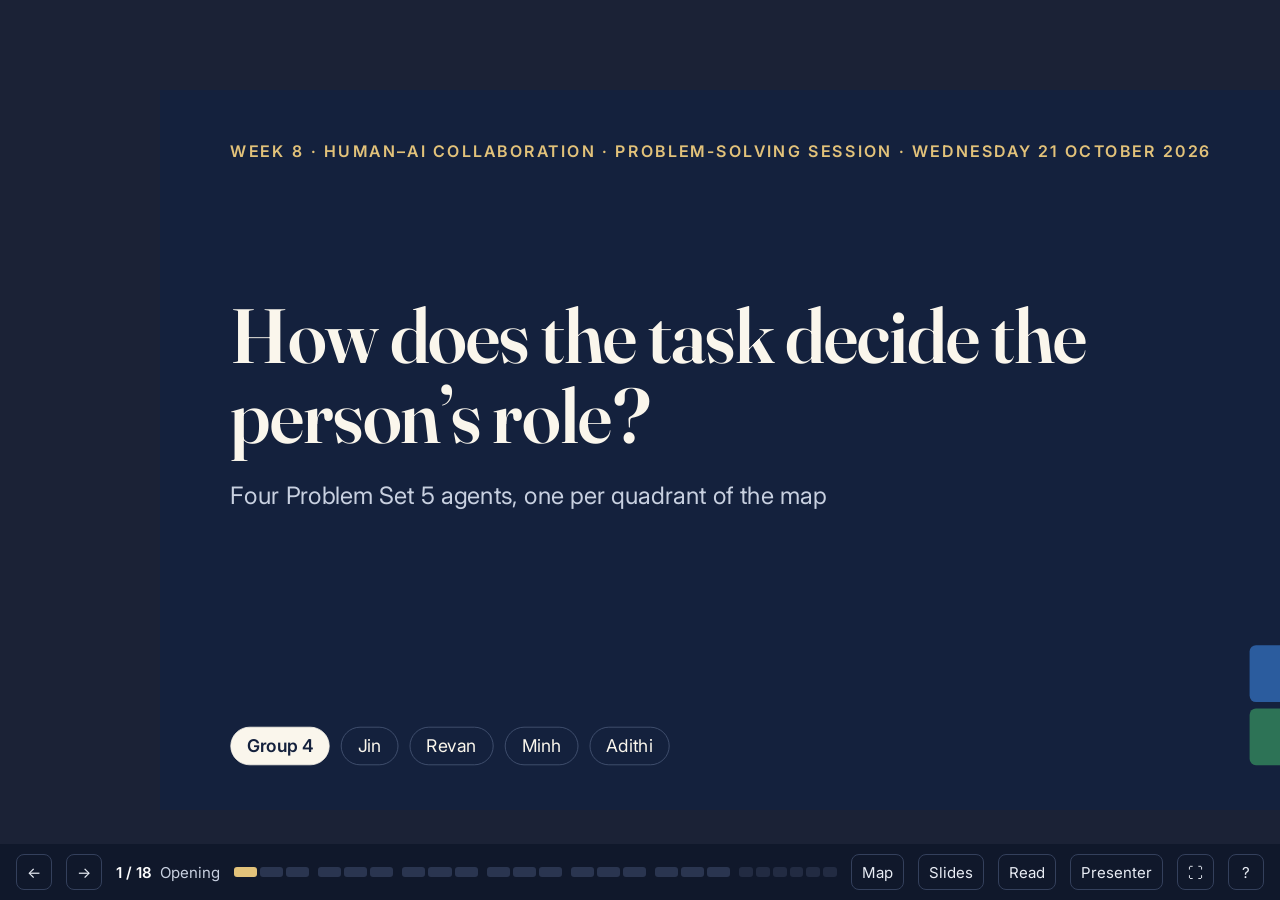
==== index.html @ 40082663 "Add interactive Week 8 session deck Static, data-driven slide deck for Group 4's 20-minute human-AI " ====
<!doctype html>
<html lang="en-GB">
<head>
  <meta charset="utf-8">
  <meta name="viewport" content="width=device-width, initial-scale=1">
  <title>Group 4 · Week 8 · Human–AI Collaboration</title>
  <meta name="description" content="Group 4’s Week 8 session: four Problem Set 5 agents, one per quadrant of the human–AI collaboration map.">
  <link rel="preconnect" href="https://fonts.googleapis.com">
  <link rel="preconnect" href="https://fonts.gstatic.com" crossorigin>
  <link rel="stylesheet" href="https://fonts.googleapis.com/css2?family=Fraunces:opsz,wght@9..144,500;9..144,600&family=Inter:wght@400;500;600;700&display=swap">
  <link rel="stylesheet" href="assets/css/deck.css">
</head>
<body>
  <noscript>
    <div style="background:#FAF6EC;color:#14213D;font:20px/1.5 Georgia,serif;padding:48px;max-width:900px">
      <h1>This deck needs JavaScript.</h1>
      <p>Use the PDF export as the static fallback (see README: “Static fallback”).</p>
    </div>
  </noscript>

  <main class="viewport" aria-label="Presentation">
    <div class="stage" id="stage"></div>
  </main>

  <nav class="chrome" aria-label="Slide controls">
    <button id="btn-prev" class="nav-btn" aria-label="Previous slide or step">←</button>
    <button id="btn-next" class="nav-btn" aria-label="Next slide or step">→</button>
    <span class="where" id="where" aria-live="polite"></span>
    <div class="progress" id="progress" aria-hidden="true"></div>
    <button id="btn-map" aria-label="Go to the map">Map</button>
    <button id="btn-overview" aria-label="All slides">Slides</button>
    <button id="btn-reading" aria-pressed="false" aria-label="Reading mode: all slides in one scrolling page">Read</button>
    <button id="btn-presenter" aria-label="Open presenter view">Presenter</button>
    <button id="btn-full" aria-label="Full screen">⛶</button>
    <button id="btn-help" aria-label="Keyboard shortcuts">?</button>
  </nav>

  <div class="overlay lightbox" id="lightbox" role="dialog" aria-modal="true" aria-label="Enlarged evidence" aria-hidden="true">
    <div class="lb-inner"></div>
    <div class="lb-bar"><span class="lb-cap"></span><button data-close>Close (Esc)</button></div>
  </div>

  <div class="overlay overview" id="overview" role="dialog" aria-modal="true" aria-label="All slides" aria-hidden="true">
    <div style="display:flex;justify-content:space-between;align-items:center"><h2>All slides</h2><button class="btn" data-close style="color:#fff;border-color:#fff">Close (Esc)</button></div>
    <div class="ov-grid"></div>
  </div>

  <div class="overlay help" id="help" role="dialog" aria-modal="true" aria-label="Keyboard shortcuts" aria-hidden="true">
    <div class="box">
      <h3>Keyboard</h3>
      <table>
        <tr><td><kbd>→</kbd> <kbd>Space</kbd> <kbd>PgDn</kbd></td><td>Next step, then next slide</td></tr>
        <tr><td><kbd>←</kbd> <kbd>PgUp</kbd></td><td>Back</td></tr>
        <tr><td><kbd>Home</kbd> <kbd>End</kbd></td><td>First slide · last main slide</td></tr>
        <tr><td><kbd>M</kbd></td><td>Jump to the map</td></tr>
        <tr><td><kbd>1</kbd>–<kbd>4</kbd></td><td>On the map: focus a quadrant</td></tr>
        <tr><td><kbd>Esc</kbd></td><td>Close · back to the full map</td></tr>
        <tr><td><kbd>O</kbd></td><td>All slides</td></tr>
        <tr><td><kbd>P</kbd></td><td>Presenter view (notes and timers)</td></tr>
        <tr><td><kbd>F</kbd></td><td>Full screen</td></tr>
        <tr><td><kbd>R</kbd></td><td>Reading mode</td></tr>
      </table>
      <p style="margin-top:16px"><button class="btn" data-close>Close</button></p>
    </div>
  </div>

  <div class="toast" id="toast" role="status"></div>

  <script src="content/deck-data.js"></script>
  <script src="assets/js/flow.js"></script>
  <script src="assets/js/deck.js"></script>
</body>
</html>
---- assets/css/deck.css ----
/* Group 4 · Week 8 deck — layout and theme.
   Slides are designed on a fixed 1600 × 900 stage that is scaled to fit. */

:root {
  --ivory: #FAF6EC;
  --ivory-2: #F2ECDD;
  --paper: #FFFDF8;
  --navy: #14213D;
  --ink: #2C3750;
  --muted: #5B6476;
  --line: #E2DACA;
  --gold: #B8892B;        /* rules, borders, fills */
  --gold-text: #845F12;   /* gold text on ivory (5.3:1) */
  --gold-soft: #F5E8C4;
  --tbc: #8A5A00;
  --tbc-bg: #FFF1CC;

  /* Quadrant accents: distinct in hue AND lightness; always paired with a label. */
  --tl: #2B5C9E; --tl-soft: #E3EBF6;
  --tr: #B0482A; --tr-soft: #F6E3DB;
  --bl: #2D7356; --bl-soft: #DFEFE6;
  --br: #6A4A97; --br-soft: #ECE5F4;

  /* MBairline segment identity */
  --mb-navy: #0D2340;
  --mb-gold: #C9A54A;

  --serif: "Fraunces", Georgia, "Times New Roman", serif;
  --sans: "Inter", system-ui, -apple-system, "Segoe UI", Arial, sans-serif;
  --ease: cubic-bezier(.2,.7,.2,1);
}

* { box-sizing: border-box; }
html, body { margin: 0; height: 100%; }
body {
  background: #1B2236;
  color: var(--navy);
  font-family: var(--sans);
  -webkit-font-smoothing: antialiased;
  overflow: hidden;
}
button { font: inherit; color: inherit; cursor: pointer; }
:focus-visible { outline: 3px solid var(--gold); outline-offset: 3px; }

/* ---------------------------------------------------------------- stage */
.viewport { position: fixed; inset: 0 0 56px 0; display: grid; place-items: center; overflow: hidden; }
.stage { position: relative; width: 1600px; height: 900px; transform-origin: center center; flex: none; }
.slide {
  position: absolute; inset: 0;
  width: 1600px; height: 900px;
  background: var(--ivory);
  padding: 64px 88px 56px;
  display: flex; flex-direction: column;
  overflow: hidden;
  visibility: hidden; opacity: 0;
  transition: opacity .25s var(--ease);
}
.slide.active { visibility: visible; opacity: 1; }
.slide-wrap { position: absolute; inset: 0; pointer-events: none; }
.slide.active { pointer-events: auto; }
body.reading .slide-wrap { pointer-events: auto; }
.slide.alt { background: var(--ivory-2); }

/* ---------------------------------------------------------- type scale */
.eyebrow { font: 600 20px/1.3 var(--sans); letter-spacing: .14em; text-transform: uppercase; color: var(--gold-text); margin: 0; }
h1, h2, h3 { font-family: var(--serif); font-weight: 600; margin: 0; color: var(--navy); letter-spacing: -.01em; }
h1 { font-size: 84px; line-height: 1.04; }
h2 { font-size: 52px; line-height: 1.08; }
h3 { font-size: 28px; line-height: 1.2; }
p { margin: 0; }
.lead { font-size: 30px; line-height: 1.4; color: var(--ink); }
.body { font-size: 24px; line-height: 1.45; color: var(--ink); }
.small { font-size: 20px; line-height: 1.4; color: var(--muted); }
.label { font: 600 18px/1.2 var(--sans); letter-spacing: .1em; text-transform: uppercase; color: var(--muted); }
.rule { height: 2px; background: var(--gold); width: 72px; border: 0; margin: 0; }

/* TBC chip: a missing input, never disguised */
.tbc {
  display: inline; background: var(--tbc-bg); color: var(--tbc);
  border: 1.5px dashed #D9A63A; border-radius: 6px; padding: 0 6px;
  box-decoration-break: clone; -webkit-box-decoration-break: clone;
}
.tbc b { font: 700 .72em/1 var(--sans); letter-spacing: .08em; margin-right: 4px; }

/* -------------------------------------------------------------- header */
.slide-head { display: flex; align-items: flex-start; justify-content: space-between; gap: 32px; margin-bottom: 28px; }
.slide-head .titles { display: flex; flex-direction: column; gap: 12px; min-width: 0; }
.qchip { display: inline-flex; align-items: center; gap: 10px; font: 600 20px/1 var(--sans); color: var(--qc); }
.qchip::before { content: ""; width: 14px; height: 14px; border-radius: 3px; background: var(--qc); }
.slide-head.compact { margin-bottom: 18px; align-items: center; }
.slide-head.compact .titles { gap: 8px; }
.slide-head.compact h2 { font-size: 44px; }
.slide-head.compact .mini { width: 72px; height: 72px; }
.slide-head .small { max-width: 1250px; }
.meta-line { font-size: 20px; color: var(--muted); }
.meta-line b { color: var(--navy); font-weight: 600; }

/* mini map glyph */
.mini { display: grid; grid-template-columns: 1fr 1fr; gap: 5px; width: 92px; height: 92px; flex: none; }
.mini span { border-radius: 5px; border: 2px solid #CFC6B3; }
.mini span.on { border-color: transparent; background: var(--qc); }
.mini span.to { border: 3px dashed var(--qto); background: transparent; }
.mini-wrap { display: flex; flex-direction: column; align-items: center; gap: 6px; }
.mini-wrap .small { font-size: 16px; }

[data-q="tl"] { --qc: var(--tl); --qsoft: var(--tl-soft); }
[data-q="tr"] { --qc: var(--tr); --qsoft: var(--tr-soft); }
[data-q="bl"] { --qc: var(--bl); --qsoft: var(--bl-soft); }
[data-q="br"] { --qc: var(--br); --qsoft: var(--br-soft); }

/* agent slides carry a quadrant colour stripe */
.slide.agent::before { content: ""; position: absolute; left: 0; top: 0; bottom: 0; width: 10px; background: var(--qc); }

/* MBairline segment identity: navy + gold */
.slide.theme-mbairline { --qc: var(--mb-navy); --qsoft: #E4E8F0; }
.slide.theme-mbairline::before { background: linear-gradient(var(--mb-navy) 0 78%, var(--mb-gold) 78% 100%); }
.slide.theme-mbairline .brand { display: inline-flex; align-items: center; gap: 10px; font: 600 18px/1 var(--serif); letter-spacing: .22em; text-transform: uppercase; color: var(--mb-navy); }
.slide.theme-mbairline .brand::after { content: ""; width: 40px; height: 2px; background: var(--mb-gold); }
.slide.theme-mbairline .card-five li.checkpoint, .slide.theme-mbairline .wf-step.human { background: #F7EDCF; border-color: var(--mb-gold); }
.slide.theme-mbairline .qchip { color: var(--br); }
.slide.theme-mbairline .qchip::before { background: var(--br); }

/* --------------------------------------------------------------- title */
.s-title { justify-content: space-between; background: var(--navy); color: var(--ivory); }
.s-title h1 { color: var(--ivory); font-size: 96px; max-width: 1250px; }
.s-title .eyebrow { color: #E2C27A; }
.s-title .lead { color: #C8D0E0; max-width: 1100px; }
.s-title .members { display: flex; gap: 14px; flex-wrap: wrap; align-items: center; }
.s-title .member { font-size: 22px; padding: 10px 20px; border: 1.5px solid #4A5878; border-radius: 999px; color: var(--ivory); }
.s-title .member.group { background: var(--ivory); color: var(--navy); border-color: var(--ivory); font-weight: 600; }
.s-title .title-foot { display: flex; justify-content: space-between; align-items: flex-end; }
.title-glyph { display: grid; grid-template-columns: 1fr 1fr; gap: 8px; width: 150px; height: 150px; }
.title-glyph span { border-radius: 8px; }

/* ---------------------------------------------------------------- axes */
.axes-grid { display: grid; grid-template-columns: 1fr 1fr; gap: 36px; margin-top: 8px; }
.axis-card { background: var(--paper); border: 1px solid var(--line); border-radius: 20px; padding: 32px 36px; display: flex; flex-direction: column; gap: 20px; }
.axis-card .qnum { font: 600 22px/1 var(--serif); color: var(--gold-text); }
.axis-card h3 { font-size: 40px; }
.axis-ans { display: grid; grid-template-columns: 1fr 1fr; gap: 14px; }
.axis-ans div { border-radius: 12px; padding: 16px 18px; background: var(--ivory); border: 1px solid var(--line); }
.axis-ans .k { font: 700 16px/1 var(--sans); letter-spacing: .12em; text-transform: uppercase; color: var(--muted); margin-bottom: 8px; }
.axis-ans .v { font-size: 24px; line-height: 1.3; font-weight: 600; }
.traps { display: grid; grid-template-columns: 1fr 1fr; gap: 36px; margin-top: 28px; }
.trap { display: flex; gap: 16px; align-items: flex-start; font-size: 23px; line-height: 1.4; color: var(--ink); }
.trap::before { content: "!"; flex: none; width: 34px; height: 34px; border-radius: 50%; background: var(--gold-soft); color: var(--gold-text); font: 700 20px/34px var(--sans); text-align: center; }

/* ----------------------------------------------------------------- map */
.map-layout { display: grid; grid-template-columns: 1010px 1fr; gap: 36px; flex: 1; min-height: 0; }
.qmap { display: grid; grid-template-columns: 150px 1fr 1fr; grid-template-rows: 62px 1fr 1fr; gap: 12px; min-height: 0; }
.qmap .xhead, .qmap .yhead { display: flex; flex-direction: column; gap: 4px; }
.qmap .xhead { justify-content: flex-end; padding-left: 4px; }
.qmap .yhead { justify-content: center; padding-right: 6px; border-right: 3px solid var(--gold); }
.qmap .xhead { border-bottom: 3px solid var(--gold); padding-bottom: 6px; }
.qmap .label { color: var(--gold-text); font-size: 14px; letter-spacing: .1em; }
.qmap .xhead .v, .qmap .yhead .v { font: 600 21px/1.2 var(--sans); color: var(--navy); }
.qmap .corner { display: flex; align-items: flex-end; padding-bottom: 8px; }
.qmap .corner .label { color: var(--muted); font-size: 13px; line-height: 1.4; }
.qcell {
  position: relative; text-align: left; border: 0; border-radius: 16px; padding: 20px 22px 14px;
  background: var(--paper); box-shadow: inset 0 0 0 1.5px var(--line);
  display: flex; flex-direction: column; gap: 6px;
  transition: opacity .2s var(--ease), box-shadow .2s var(--ease), transform .2s var(--ease);
}
.qcell::before { content: ""; position: absolute; left: 0; right: 0; top: 0; height: 8px; border-radius: 16px 16px 0 0; background: var(--qc); }
.qcell .qt { font: 600 25px/1.15 var(--serif); color: var(--qc); }
.qcell .an { font: 600 23px/1.25 var(--sans); color: var(--navy); }
.qcell .dm { font-size: 18px; color: var(--muted); }
.qcell .job { font-size: 18px; line-height: 1.4; color: var(--ink); }
.qcell .role { margin-top: auto; font-size: 17px; line-height: 1.35; color: var(--gold-text); border-top: 1px solid var(--line); padding-top: 8px; }
.qcell .role b { color: var(--navy); }
.qcell:hover { box-shadow: inset 0 0 0 2px var(--qc); }
.qmap.focused .qcell { opacity: .35; }
.qmap.focused .qcell.sel { opacity: 1; box-shadow: inset 0 0 0 3px var(--qc); }
.map-panel { background: var(--paper); border: 1px solid var(--line); border-radius: 20px; padding: 26px 28px; display: flex; flex-direction: column; gap: 16px; min-height: 0; }
.map-panel .k { font: 700 16px/1 var(--sans); letter-spacing: .12em; text-transform: uppercase; color: var(--muted); margin-bottom: 6px; }
.map-panel .v { font-size: 22px; line-height: 1.4; color: var(--ink); }
.map-panel .answers { display: grid; gap: 10px; }
.ans-row { display: flex; gap: 10px; align-items: baseline; font-size: 20px; line-height: 1.35; }
.ans-row .q { flex: none; width: 190px; font-weight: 600; color: var(--muted); }
.btn { display: inline-flex; align-items: center; gap: 8px; border-radius: 999px; padding: 10px 18px; font-size: 18px; font-weight: 600; border: 1.5px solid var(--navy); background: transparent; color: var(--navy); }
.btn.solid { background: var(--navy); color: var(--ivory); }
.btn-row { display: flex; gap: 12px; flex-wrap: wrap; margin-top: auto; }

/* ------------------------------------------------------- agent: problem */
.problem-layout { display: grid; grid-template-columns: 600px 1fr; gap: 48px; flex: 1; min-height: 0; }
.problem-main { display: flex; flex-direction: column; gap: 18px; }
.problem-main .statement { font: 500 31px/1.28 var(--serif); color: var(--navy); }
.facts { display: grid; gap: 16px; }
.fact .k { font: 700 16px/1 var(--sans); letter-spacing: .12em; text-transform: uppercase; color: var(--muted); margin-bottom: 6px; }
.fact .v { font-size: 21px; line-height: 1.4; color: var(--ink); }
.fact.expected .k::after { content: " · expected, not measured"; color: var(--gold-text); letter-spacing: .04em; text-transform: none; font-weight: 600; }
.card-five { list-style: none; margin: 0; padding: 0; display: grid; gap: 4px; background: var(--paper); border: 1px solid var(--line); border-radius: 20px; padding: 22px; align-content: start; }
.card-five li { display: grid; grid-template-columns: 40px 150px 1fr; gap: 12px; align-items: baseline; padding: 10px 14px; border-radius: 12px; }
.card-five li + li { border-top: 1px solid var(--line); border-radius: 0; }
.card-five .n { font: 600 22px/1 var(--serif); color: var(--qc); }
.card-five .k { font: 700 17px/1.2 var(--sans); letter-spacing: .08em; text-transform: uppercase; color: var(--muted); }
.card-five .v { font-size: 20px; line-height: 1.4; color: var(--ink); }
.card-five .v .set { display: block; margin-top: 4px; font-size: 19px; color: var(--muted); }
.card-five li.checkpoint { background: var(--gold-soft); border: 1.5px solid var(--gold); border-radius: 12px; }
.card-five li.checkpoint + li, .card-five li + li.checkpoint { border-top: 1.5px solid var(--gold); }

/* --------------------------------------------------------- agent: build */
.legend { display: flex; gap: 22px; flex-wrap: wrap; font-size: 18px; color: var(--muted); margin-bottom: 18px; align-items: center; }
.legend span { display: inline-flex; align-items: center; gap: 8px; }
.legend i { width: 22px; height: 16px; border-radius: 4px; display: inline-block; }
.legend i.trigger { border: 2px solid var(--navy); }
.legend i.ai { border: 2px dashed var(--qc); background: var(--qsoft); }
.legend i.rule { background: var(--navy); }
.legend i.action { background: var(--paper); border: 2px solid #BDB4A1; }
.legend i.human { background: var(--gold-soft); border: 2px solid var(--gold); border-radius: 50%; width: 18px; height: 18px; }
.workflow { display: grid; gap: 0; align-items: stretch; }
.wf-step {
  position: relative; background: var(--paper); border: 2px solid #CFC6B3; border-radius: 14px;
  padding: 16px 16px 18px; display: flex; flex-direction: column; gap: 8px; min-height: 210px;
  transition: opacity .25s var(--ease), transform .25s var(--ease);
}
.wf-cell { display: flex; align-items: stretch; }
.wf-cell .arrow { flex: none; width: 30px; display: grid; place-items: center; color: #A39A86; font-size: 24px; }
.wf-cell:last-child .arrow { display: none; }
.wf-cell .wf-step { flex: 1; min-width: 0; }
.wf-step .type { font: 700 14px/1.1 var(--sans); letter-spacing: .1em; text-transform: uppercase; color: var(--muted); }
.wf-step .lbl { font: 600 22px/1.2 var(--sans); color: var(--navy); }
.wf-step .det { font-size: 18px; line-height: 1.4; color: var(--ink); }
.wf-step.trigger { border-color: var(--navy); }
.wf-step.ai { border-style: dashed; border-color: var(--qc); background: var(--qsoft); }
.wf-step.ai .type { color: var(--qc); }
.wf-step.rule { background: var(--navy); border-color: var(--navy); }
.wf-step.rule .type { color: #E2C27A; }
.wf-step.rule .lbl, .wf-step.rule .det { color: var(--ivory); }
.wf-step.rule .tbc { background: #2B3A5C; color: #FFE3A3; border-color: #E2C27A; }
.wf-step.human { background: var(--gold-soft); border: 3px solid var(--gold); border-radius: 28px 28px 14px 14px; }
.wf-step.human .type { color: var(--gold-text); }
.wf-step.human .type::before { content: ""; display: inline-block; width: 12px; height: 12px; border-radius: 50%; background: var(--gold-text); margin-right: 8px; vertical-align: -1px; }
.workflow.dense .wf-cell .arrow { width: 20px; font-size: 20px; }
.workflow.dense .wf-step { padding: 14px 12px 16px; }
.workflow.dense .wf-step .lbl { font-size: 20px; }
.workflow.dense .wf-step .det { font-size: 17px; }
.workflow.dense .wf-step .type { font-size: 13px; letter-spacing: .06em; }
.frag-hidden { opacity: .12; transform: translateY(6px); }
.build-foot { display: grid; grid-template-columns: 1fr auto; gap: 28px; margin-top: 22px; align-items: end; flex: 1; min-height: 0; }
.config-row { display: flex; gap: 16px; height: 100%; min-height: 0; align-items: stretch; }
.config-row figure { flex: 1; }
.wf-controls { display: flex; flex-direction: column; gap: 10px; align-items: flex-end; }
.wf-controls .small { font-size: 16px; }

/* ----------------------------------------------------------- evidence */
figure.ev { margin: 0; display: flex; flex-direction: column; gap: 8px; min-width: 0; min-height: 0; }
.ev-frame {
  position: relative; flex: 1; min-height: 0; border-radius: 12px; overflow: hidden;
  background: #FFFFFF; border: 1.5px solid var(--line); padding: 0; display: block; width: 100%; text-align: left;
}
button.ev-frame { cursor: zoom-in; }
.ev-frame img { position: absolute; inset: 0; width: 100%; height: 100%; object-fit: cover; }
.ev-frame .pin, .lightbox .pin { position: absolute; transform: translate(-50%, -50%); width: 34px; height: 34px; border-radius: 50%; background: var(--gold); color: #1A1406; font: 700 18px/34px var(--sans); text-align: center; box-shadow: 0 0 0 3px #fff; }
.ev-frame .zoom-hint { position: absolute; right: 10px; bottom: 10px; background: rgba(20,33,61,.85); color: #fff; font-size: 14px; padding: 4px 10px; border-radius: 999px; }
.ev-missing {
  position: absolute; inset: 0; display: flex; flex-direction: column; justify-content: center; gap: 8px; padding: 18px 20px;
  background: repeating-linear-gradient(135deg, #FFF8E6 0 14px, #FFF3D6 14px 28px);
  border: 2px dashed #D9A63A; border-radius: 12px; color: var(--tbc);
}
.ev-missing .t { font: 700 15px/1 var(--sans); letter-spacing: .12em; text-transform: uppercase; }
.ev-missing .d { font-size: 18px; line-height: 1.35; color: #5C4200; }
figcaption { font-size: 18px; line-height: 1.3; color: var(--muted); }
figcaption b { color: var(--navy); }
.pin-notes { margin: 4px 0 0; padding-left: 0; list-style: none; font-size: 16px; color: var(--ink); display: grid; gap: 2px; }

/* ------------------------------------------------------------ agent: run */
.matchbar { display: flex; align-items: center; gap: 14px; font-size: 20px; color: var(--ink); background: var(--paper); border: 1px solid var(--line); border-radius: 999px; padding: 10px 20px; margin-bottom: 12px; }
.matchbar .k { font: 700 15px/1 var(--sans); letter-spacing: .12em; text-transform: uppercase; color: var(--gold-text); flex: none; }
.trio { display: grid; grid-template-columns: 1fr 34px 1fr 34px 1fr; height: 236px; align-items: stretch; }
.trio .arrow { display: grid; place-items: center; color: #A39A86; font-size: 26px; }
.run-bottom { display: grid; grid-template-columns: 1.15fr 1fr; gap: 24px; margin-top: 14px; flex: 1; min-height: 0; }
.checkbox { background: var(--gold-soft); border: 1.5px solid var(--gold); border-radius: 16px; padding: 16px 20px; display: grid; gap: 7px; align-content: start; }
.checkbox h3, .placebox h3 { font-size: 22px; margin-bottom: 2px; }
.kv { display: grid; grid-template-columns: 132px 1fr; gap: 12px; font-size: 18px; line-height: 1.35; color: var(--ink); align-items: baseline; }
.kv .k { font: 700 14px/1.3 var(--sans); letter-spacing: .1em; text-transform: uppercase; color: var(--gold-text); }
.kv2 { display: grid; grid-template-columns: 1fr 1fr; gap: 10px 24px; }
.kv2-item { display: flex; flex-direction: column; gap: 3px; }
.kv2-item.wide { grid-column: 1 / -1; }
.kv2-item .k { font: 700 14px/1.2 var(--sans); letter-spacing: .1em; text-transform: uppercase; color: var(--gold-text); }
.kv2-item .v { font-size: 17.5px; line-height: 1.35; color: var(--ink); }
.placebox { background: var(--paper); border: 1px solid var(--line); border-radius: 16px; padding: 16px 20px; display: grid; gap: 9px; align-content: start; }
.placebox .kv .k { color: var(--muted); }
.ansbadge { display: inline-block; font-weight: 700; color: var(--navy); margin-right: 6px; }
.options { display: flex; gap: 8px; flex-wrap: wrap; }
.options span { background: var(--paper); border: 1.5px solid var(--gold); border-radius: 8px; padding: 2px 10px; }

/* -------------------------------------------------------------- compare */
.compare-layout { display: grid; grid-template-columns: 520px 1fr; gap: 40px; flex: 1; min-height: 0; }
.compare-layout .qmap { grid-template-columns: 96px 1fr 1fr; grid-template-rows: 70px 1fr 1fr; gap: 8px; }
.compare-layout .qmap .xhead .v, .compare-layout .qmap .yhead .v { font-size: 16px; }
.compare-layout .qmap .label { font-size: 12px; }
.compare-layout .qmap .corner .label { font-size: 11px; }
.compare-right { display: flex; flex-direction: column; gap: 22px; min-height: 0; }
.insights { display: grid; grid-template-columns: 1fr 1fr; gap: 18px; }
.insights p { background: var(--gold-soft); border-left: 4px solid var(--gold); border-radius: 8px; padding: 14px 18px; font-size: 20px; line-height: 1.4; color: var(--ink); }
.insights b { color: var(--navy); }
.compare-layout .qcell { padding: 16px 16px 12px; gap: 4px; cursor: default; }
.compare-layout .qcell .qt { font-size: 18px; }
.compare-layout .qcell .an { font-size: 18px; }
.ctable { width: 100%; border-collapse: collapse; font-size: 20px; line-height: 1.35; }
.ctable th { text-align: left; font: 700 15px/1.2 var(--sans); letter-spacing: .1em; text-transform: uppercase; color: var(--muted); padding: 0 12px 12px; border-bottom: 2px solid var(--navy); }
.ctable td { padding: 14px 12px; border-bottom: 1px solid var(--line); vertical-align: top; color: var(--ink); }
.ctable td.agent { font-weight: 600; color: var(--navy); }
.ctable td.agent .qchip { font-size: 16px; display: flex; margin-bottom: 4px; }
.ctable .yes, .ctable .no { font-weight: 700; }
.role-strip { display: grid; grid-template-columns: repeat(4, 1fr); gap: 0; margin-top: 18px; }
.role-strip div { padding: 12px 14px; font-size: 18px; line-height: 1.3; color: var(--ink); border-top: 4px solid var(--qc); }
.role-strip div b { display: block; font: 600 20px/1.2 var(--serif); color: var(--qc); margin-bottom: 4px; }

/* ---------------------------------------------------------------- moves */
.moves-grid { display: grid; grid-template-columns: 1fr 1fr; grid-template-rows: 1fr 1fr; gap: 14px; flex: 1; min-height: 0; }
.move { position: relative; text-align: left; background: var(--paper); border: 0; box-shadow: inset 0 0 0 1.5px var(--line); border-radius: 16px; padding: 14px 18px; display: grid; grid-template-columns: 1fr 104px; gap: 6px 18px; align-content: start; }
.move:hover { box-shadow: inset 0 0 0 2px var(--qc); }
.move .head { grid-column: 1 / -1; display: flex; justify-content: space-between; align-items: center; }
.move .head .an { font: 600 21px/1.2 var(--sans); }
.move .steps { display: grid; gap: 6px; align-content: start; }
.move .an { font: 600 22px/1.2 var(--sans); color: var(--navy); }
.move .result .mini { transition: opacity .25s var(--ease); }
.move .st { display: grid; grid-template-columns: 26px 1fr; gap: 8px; font-size: 17.5px; line-height: 1.35; color: var(--ink); transition: opacity .25s var(--ease); }
.move .st .n { font: 600 18px/1.35 var(--serif); color: var(--gold-text); }
.move .st s { color: var(--muted); }
.move .caveat { grid-column: 1 / -1; font-size: 15.5px; line-height: 1.35; color: var(--muted); border-top: 1px solid var(--line); padding-top: 8px; }
.move .result { display: flex; flex-direction: column; align-items: center; gap: 6px; }
.move .result .mini { width: 88px; height: 88px; }
.move .result .small { font-size: 15px; text-align: center; }
.move.stepping .st.dim { opacity: .15; }
.move .step-hint { font-size: 14px; color: var(--muted); }

/* -------------------------------------------------------------- closing */
.s-closing { background: var(--navy); justify-content: center; gap: 36px; }
.s-closing .eyebrow { color: #E2C27A; }
.s-closing h1 { color: var(--ivory); font-size: 80px; max-width: 1300px; }
.s-closing .lead { color: #C8D0E0; }

/* ------------------------------------------------------------- appendix */
.slide.appendix { background: var(--ivory-2); }
.slide.appendix .eyebrow::before { content: "Appendix · "; }
.status-table { width: 100%; border-collapse: collapse; font-size: 18px; }
.status-table th { text-align: left; font: 700 14px/1.2 var(--sans); letter-spacing: .08em; text-transform: uppercase; color: var(--muted); padding: 8px 10px; border-bottom: 2px solid var(--navy); }
.status-table td { padding: 10px; border-bottom: 1px solid var(--line); }
.st-ok { color: var(--bl); font-weight: 700; }
.st-miss { color: var(--tbc); font-weight: 700; background: var(--tbc-bg); border-radius: 6px; padding: 2px 8px; }
.status-total { margin-top: 16px; font-size: 20px; color: var(--ink); }
.lesson-layout { display: grid; grid-template-columns: 1fr 560px; gap: 36px; flex: 1; min-height: 0; }
.lessons { display: grid; gap: 10px; align-content: start; }
.lesson { display: grid; grid-template-columns: 30px 1fr; gap: 12px; padding: 12px 0; border-bottom: 1px solid var(--line); }
.lesson .n { font: 600 22px/1.2 var(--serif); color: var(--gold-text); }
.lesson .t { font: 600 21px/1.3 var(--sans); }
.lesson .d { font-size: 18px; line-height: 1.4; color: var(--ink); }
.lesson .s { font-size: 16px; color: var(--muted); margin-top: 4px; }
.lesson-layout figure.ev { flex: 1; }
.place-grid, .faq-grid, .config-grid { display: grid; grid-template-columns: 1fr 1fr; gap: 18px; flex: 1; min-height: 0; }
.place-card, .faq-card { background: var(--paper); border: 1px solid var(--line); border-radius: 16px; padding: 18px 22px; display: flex; flex-direction: column; gap: 8px; }
.place-card .body, .faq-card .a { font-size: 21px; line-height: 1.45; color: var(--ink); }
.faq-card .q { font: 600 25px/1.3 var(--serif); color: var(--navy); }
.config-grid { grid-template-columns: repeat(4, 1fr); grid-template-rows: auto 1fr 1fr 1fr; gap: 12px 16px; }
.config-grid .colhead { display: flex; flex-direction: column; gap: 2px; }
.config-grid figure figcaption { font-size: 15px; }

/* ------------------------------------------------------------- chrome */
.chrome {
  position: fixed; left: 0; right: 0; bottom: 0; height: 56px; display: flex; align-items: center; gap: 14px;
  padding: 0 16px; background: #10182B; color: #C8D0E0; font-size: 15px; z-index: 20;
}
.chrome button { background: transparent; border: 1px solid #34405C; border-radius: 8px; height: 36px; min-width: 36px; padding: 0 10px; color: #E8ECF4; }
.chrome button:hover { background: #1E2944; }
.chrome .where { white-space: nowrap; min-width: 0; overflow: hidden; text-overflow: ellipsis; }
.chrome .where b { color: #fff; font-weight: 600; }
.progress { flex: 1; display: flex; gap: 3px; height: 10px; min-width: 120px; }
.progress span { flex: 1; border-radius: 3px; background: #2A3550; position: relative; }
.progress span.done { background: #6D7A99; }
.progress span.cur { background: #E2C27A; }
.progress span.seg-start { margin-left: 6px; }
.progress span.appx { background: #222B42; flex: .6; }
.progress span.appx.done { background: #4B566F; }
.progress span.appx.cur { background: #E2C27A; }

/* overlays */
.overlay { position: fixed; inset: 0; z-index: 40; background: rgba(9,14,27,.92); display: none; }
.overlay.open { display: block; }
.overview { overflow: auto; padding: 32px; }
.overview h2 { color: var(--ivory); font-size: 32px; margin-bottom: 16px; }
.ov-grid { display: grid; grid-template-columns: repeat(auto-fill, minmax(260px, 1fr)); gap: 12px; }
.ov-item { text-align: left; background: #18213A; color: #E8ECF4; border: 1px solid #34405C; border-radius: 10px; padding: 12px 14px; display: flex; flex-direction: column; gap: 4px; border-left: 6px solid var(--qc, #6D7A99); }
.ov-item.cur { outline: 2px solid #E2C27A; }
.ov-item .n { font-size: 13px; color: #9AA6C2; }
.ov-item .t { font-size: 17px; font-weight: 600; }
.lightbox { display: none; place-items: center; padding: 24px 24px 80px; }
.lightbox.open { display: grid; }
.lb-inner { position: relative; max-width: 96vw; max-height: calc(100vh - 120px); overflow: auto; background: #fff; border-radius: 8px; }
.lb-inner .lb-img-wrap { position: relative; display: inline-block; }
.lb-inner img { display: block; max-width: 94vw; max-height: calc(100vh - 140px); cursor: zoom-in; }
.lb-inner.zoomed img { max-width: none; max-height: none; width: 200%; cursor: zoom-out; }
.lb-bar { position: fixed; left: 0; right: 0; bottom: 16px; display: flex; justify-content: center; gap: 12px; align-items: center; color: #E8ECF4; font-size: 16px; }
.lb-bar button { background: #E8ECF4; color: var(--navy); border: 0; border-radius: 999px; padding: 8px 16px; font-weight: 600; }
.help { display: none; place-items: center; }
.help.open { display: grid; }
.help .box { background: var(--ivory); border-radius: 16px; padding: 28px 32px; max-width: 560px; }
.help table { border-collapse: collapse; font-size: 17px; margin-top: 12px; }
.help td { padding: 6px 12px 6px 0; vertical-align: top; }
.help kbd { font: 600 14px/1 var(--sans); background: var(--paper); border: 1px solid #BDB4A1; border-bottom-width: 2px; border-radius: 6px; padding: 4px 7px; }
.toast { position: fixed; left: 50%; bottom: 72px; transform: translateX(-50%); background: #10182B; color: #fff; padding: 8px 16px; border-radius: 999px; font-size: 15px; z-index: 50; opacity: 0; transition: opacity .2s; pointer-events: none; }
.toast.show { opacity: 1; }

/* ---------------------------------------------- reading mode (phones) */
body.reading { overflow: auto; background: var(--ivory-2); }
body.reading .viewport { position: static; display: block; padding: 8px 0 72px; }
body.reading .stage { width: auto; height: auto; transform: none !important; }
body.reading .slide-wrap { position: relative; width: 100vw; height: calc(100vw * 9 / 16); overflow: hidden; margin-bottom: 8px; }
body.reading .slide { visibility: visible; opacity: 1; transform-origin: 0 0; transform: scale(var(--rs, .25)); }
body.reading .frag-hidden { opacity: 1; transform: none; }
body.reading .chrome .progress, body.reading .chrome .nav-btn { display: none; }
@media (max-width: 760px) {
  .chrome { gap: 8px; padding: 0 10px; }
  #btn-presenter, #btn-full, #btn-help { display: none; }
  .chrome .where { flex: 1; }
}

/* ------------------------------------------------------- reduced motion */
@media (prefers-reduced-motion: reduce) {
  *, *::before, *::after { transition: none !important; animation: none !important; }
}

/* ---------------------------------------------------------------- print */
@page { size: 1600px 900px; margin: 0; }
@media print {
  html, body { height: auto; overflow: visible; background: #fff; }
  .chrome, .overlay, .toast, .no-print { display: none !important; }
  .viewport { position: static; display: block; }
  .stage { width: 1600px; height: auto; transform: none !important; }
  .slide-wrap { position: static; width: 1600px; height: 900px; overflow: hidden; break-after: page; page-break-after: always; }
  .slide { position: relative; visibility: visible !important; opacity: 1 !important; transform: none !important; }
  .frag-hidden { opacity: 1 !important; transform: none !important; }
  .move.stepping .st.dim { opacity: 1 !important; }
  .qmap.focused .qcell { opacity: 1 !important; }
  * { -webkit-print-color-adjust: exact; print-color-adjust: exact; }
}
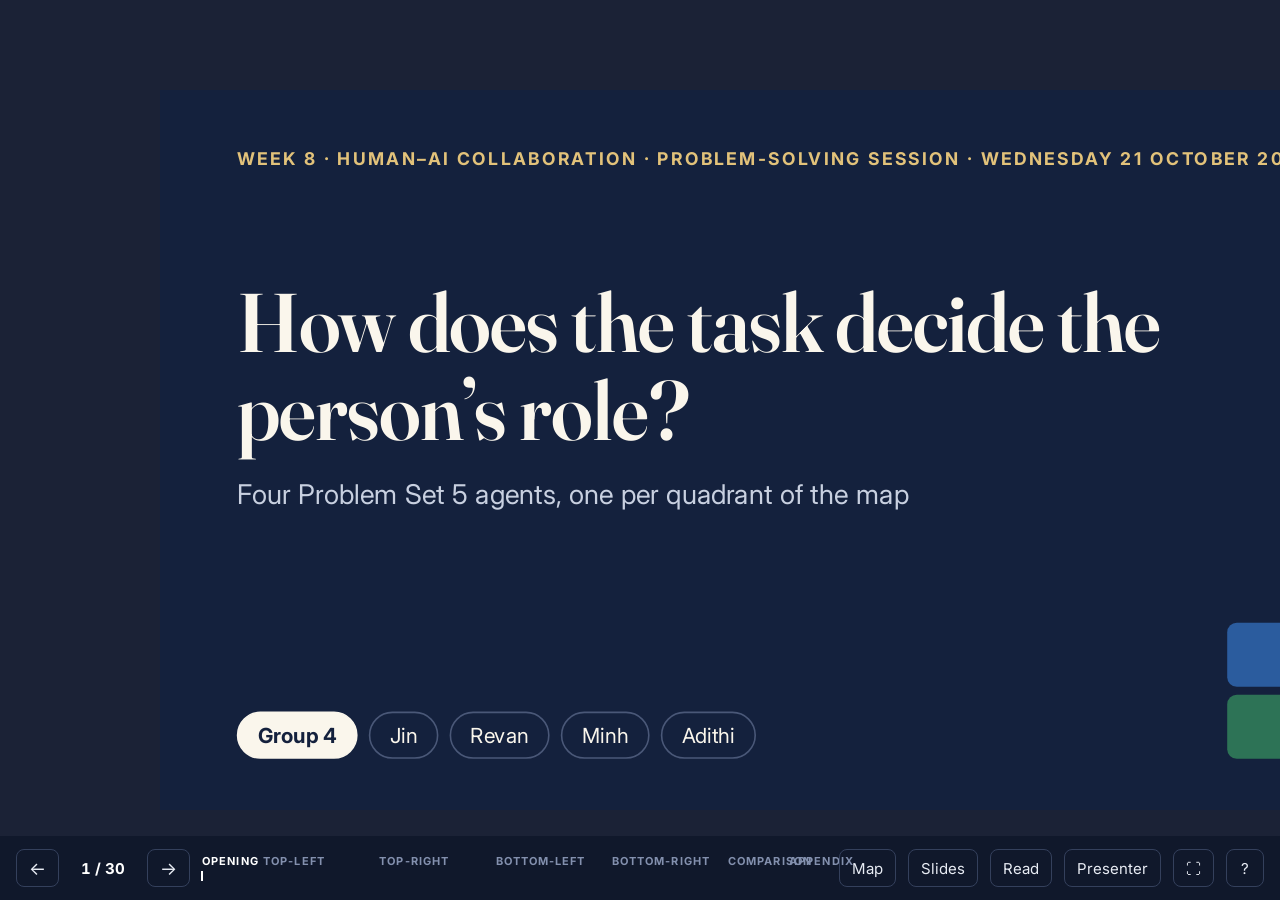
==== commit 7e21654e: "Redesign deck for readability: one idea per slide Each agent now gets six simple slides (problem, ca" ====
--- a/index.html
+++ b/index.html
@@ -24,9 +24,9 @@
 
   <nav class="chrome" aria-label="Slide controls">
     <button id="btn-prev" class="nav-btn" aria-label="Previous slide or step">←</button>
+    <span class="count" id="count" aria-live="polite"></span>
     <button id="btn-next" class="nav-btn" aria-label="Next slide or step">→</button>
-    <span class="where" id="where" aria-live="polite"></span>
-    <div class="progress" id="progress" aria-hidden="true"></div>
+    <div class="segs" id="segs" aria-label="Jump to a segment"></div>
     <button id="btn-map" aria-label="Go to the map">Map</button>
     <button id="btn-overview" aria-label="All slides">Slides</button>
     <button id="btn-reading" aria-pressed="false" aria-label="Reading mode: all slides in one scrolling page">Read</button>
--- a/assets/css/deck.css
+++ b/assets/css/deck.css
@@ -1,5 +1,6 @@
 /* Group 4 · Week 8 deck — layout and theme.
-   Slides are designed on a fixed 1600 × 900 stage that is scaled to fit. */
+   Slides are designed on a fixed 1600 × 900 stage that is scaled to fit.
+   Rule of thumb: one idea per slide, nothing smaller than 22px. */
 
 :root {
   --ivory: #FAF6EC;
@@ -32,353 +33,322 @@
 
 * { box-sizing: border-box; }
 html, body { margin: 0; height: 100%; }
-body {
-  background: #1B2236;
-  color: var(--navy);
-  font-family: var(--sans);
-  -webkit-font-smoothing: antialiased;
-  overflow: hidden;
-}
+body { background: #1B2236; color: var(--navy); font-family: var(--sans); -webkit-font-smoothing: antialiased; overflow: hidden; }
 button { font: inherit; color: inherit; cursor: pointer; }
 :focus-visible { outline: 3px solid var(--gold); outline-offset: 3px; }
-
-/* ---------------------------------------------------------------- stage */
-.viewport { position: fixed; inset: 0 0 56px 0; display: grid; place-items: center; overflow: hidden; }
-.stage { position: relative; width: 1600px; height: 900px; transform-origin: center center; flex: none; }
-.slide {
-  position: absolute; inset: 0;
-  width: 1600px; height: 900px;
-  background: var(--ivory);
-  padding: 64px 88px 56px;
-  display: flex; flex-direction: column;
-  overflow: hidden;
-  visibility: hidden; opacity: 0;
-  transition: opacity .25s var(--ease);
-}
-.slide.active { visibility: visible; opacity: 1; }
-.slide-wrap { position: absolute; inset: 0; pointer-events: none; }
-.slide.active { pointer-events: auto; }
-body.reading .slide-wrap { pointer-events: auto; }
-.slide.alt { background: var(--ivory-2); }
-
-/* ---------------------------------------------------------- type scale */
-.eyebrow { font: 600 20px/1.3 var(--sans); letter-spacing: .14em; text-transform: uppercase; color: var(--gold-text); margin: 0; }
-h1, h2, h3 { font-family: var(--serif); font-weight: 600; margin: 0; color: var(--navy); letter-spacing: -.01em; }
-h1 { font-size: 84px; line-height: 1.04; }
-h2 { font-size: 52px; line-height: 1.08; }
-h3 { font-size: 28px; line-height: 1.2; }
-p { margin: 0; }
-.lead { font-size: 30px; line-height: 1.4; color: var(--ink); }
-.body { font-size: 24px; line-height: 1.45; color: var(--ink); }
-.small { font-size: 20px; line-height: 1.4; color: var(--muted); }
-.label { font: 600 18px/1.2 var(--sans); letter-spacing: .1em; text-transform: uppercase; color: var(--muted); }
-.rule { height: 2px; background: var(--gold); width: 72px; border: 0; margin: 0; }
-
-/* TBC chip: a missing input, never disguised */
-.tbc {
-  display: inline; background: var(--tbc-bg); color: var(--tbc);
-  border: 1.5px dashed #D9A63A; border-radius: 6px; padding: 0 6px;
-  box-decoration-break: clone; -webkit-box-decoration-break: clone;
-}
-.tbc b { font: 700 .72em/1 var(--sans); letter-spacing: .08em; margin-right: 4px; }
-
-/* -------------------------------------------------------------- header */
-.slide-head { display: flex; align-items: flex-start; justify-content: space-between; gap: 32px; margin-bottom: 28px; }
-.slide-head .titles { display: flex; flex-direction: column; gap: 12px; min-width: 0; }
-.qchip { display: inline-flex; align-items: center; gap: 10px; font: 600 20px/1 var(--sans); color: var(--qc); }
-.qchip::before { content: ""; width: 14px; height: 14px; border-radius: 3px; background: var(--qc); }
-.slide-head.compact { margin-bottom: 18px; align-items: center; }
-.slide-head.compact .titles { gap: 8px; }
-.slide-head.compact h2 { font-size: 44px; }
-.slide-head.compact .mini { width: 72px; height: 72px; }
-.slide-head .small { max-width: 1250px; }
-.meta-line { font-size: 20px; color: var(--muted); }
-.meta-line b { color: var(--navy); font-weight: 600; }
-
-/* mini map glyph */
-.mini { display: grid; grid-template-columns: 1fr 1fr; gap: 5px; width: 92px; height: 92px; flex: none; }
-.mini span { border-radius: 5px; border: 2px solid #CFC6B3; }
-.mini span.on { border-color: transparent; background: var(--qc); }
-.mini span.to { border: 3px dashed var(--qto); background: transparent; }
-.mini-wrap { display: flex; flex-direction: column; align-items: center; gap: 6px; }
-.mini-wrap .small { font-size: 16px; }
 
 [data-q="tl"] { --qc: var(--tl); --qsoft: var(--tl-soft); }
 [data-q="tr"] { --qc: var(--tr); --qsoft: var(--tr-soft); }
 [data-q="bl"] { --qc: var(--bl); --qsoft: var(--bl-soft); }
 [data-q="br"] { --qc: var(--br); --qsoft: var(--br-soft); }
 
+/* ---------------------------------------------------------------- stage */
+.viewport { position: fixed; inset: 0 0 64px 0; display: grid; place-items: center; overflow: hidden; }
+.stage { position: relative; width: 1600px; height: 900px; transform-origin: center center; flex: none; }
+.slide-wrap { position: absolute; inset: 0; pointer-events: none; }
+.slide {
+  position: absolute; inset: 0; width: 1600px; height: 900px;
+  background: var(--ivory); padding: 72px 96px 64px;
+  display: flex; flex-direction: column; overflow: hidden;
+  visibility: hidden; opacity: 0; transform: translateY(8px);
+  transition: opacity .3s var(--ease), transform .3s var(--ease);
+}
+.slide.active { visibility: visible; opacity: 1; transform: none; pointer-events: auto; }
+body.reading .slide-wrap { pointer-events: auto; }
+
+/* ---------------------------------------------------------- type scale */
+.eyebrow { font: 700 22px/1.3 var(--sans); letter-spacing: .14em; text-transform: uppercase; color: var(--gold-text); margin: 0; }
+h1, h2, h3 { font-family: var(--serif); font-weight: 600; margin: 0; color: var(--navy); letter-spacing: -.01em; }
+h1 { font-size: 92px; line-height: 1.04; }
+h2 { font-size: 64px; line-height: 1.06; }
+h3 { font-size: 32px; line-height: 1.2; }
+p { margin: 0; }
+.lead { font-size: 34px; line-height: 1.4; color: var(--ink); }
+.body { font-size: 28px; line-height: 1.45; color: var(--ink); }
+.small { font-size: 22px; line-height: 1.4; color: var(--muted); }
+.k { font: 700 19px/1.2 var(--sans); letter-spacing: .1em; text-transform: uppercase; color: var(--muted); }
+
+/* TBC chip: a missing input, never disguised */
+.tbc {
+  display: inline; background: var(--tbc-bg); color: var(--tbc);
+  border: 2px dashed #D9A63A; border-radius: 8px; padding: 0 8px;
+  box-decoration-break: clone; -webkit-box-decoration-break: clone;
+}
+.tbc b { font: 800 .7em/1 var(--sans); letter-spacing: .08em; margin-right: 6px; }
+
+/* -------------------------------------------------------------- header */
+.head { display: flex; justify-content: space-between; align-items: flex-start; gap: 32px; margin-bottom: 36px; }
+.head .titles { display: flex; flex-direction: column; gap: 12px; min-width: 0; }
+.qchip { display: inline-flex; align-items: center; gap: 12px; font: 700 22px/1 var(--sans); color: var(--qc); }
+.qchip::before { content: ""; width: 16px; height: 16px; border-radius: 4px; background: var(--qc); flex: none; }
+.who-line { font-size: 22px; color: var(--muted); }
+.who-line b { color: var(--navy); }
+
+/* mini map glyph: where we are */
+.mini { display: grid; grid-template-columns: 1fr 1fr; gap: 6px; width: 88px; height: 88px; flex: none; }
+.mini span { border-radius: 6px; border: 2.5px solid #CFC6B3; }
+.mini span.on { border-color: transparent; background: var(--qc); }
+.mini span.to { border: 3px dashed var(--qto); background: transparent; }
+
 /* agent slides carry a quadrant colour stripe */
-.slide.agent::before { content: ""; position: absolute; left: 0; top: 0; bottom: 0; width: 10px; background: var(--qc); }
-
-/* MBairline segment identity: navy + gold */
-.slide.theme-mbairline { --qc: var(--mb-navy); --qsoft: #E4E8F0; }
-.slide.theme-mbairline::before { background: linear-gradient(var(--mb-navy) 0 78%, var(--mb-gold) 78% 100%); }
-.slide.theme-mbairline .brand { display: inline-flex; align-items: center; gap: 10px; font: 600 18px/1 var(--serif); letter-spacing: .22em; text-transform: uppercase; color: var(--mb-navy); }
-.slide.theme-mbairline .brand::after { content: ""; width: 40px; height: 2px; background: var(--mb-gold); }
-.slide.theme-mbairline .card-five li.checkpoint, .slide.theme-mbairline .wf-step.human { background: #F7EDCF; border-color: var(--mb-gold); }
-.slide.theme-mbairline .qchip { color: var(--br); }
-.slide.theme-mbairline .qchip::before { background: var(--br); }
+.slide.agent::before { content: ""; position: absolute; left: 0; top: 0; bottom: 0; width: 14px; background: var(--qc); }
+.slide.theme-mbairline::before { background: linear-gradient(var(--mb-navy) 0 76%, var(--mb-gold) 76% 100%); }
+.brand { display: inline-flex; align-items: center; gap: 12px; font: 600 20px/1 var(--serif); letter-spacing: .24em; text-transform: uppercase; color: var(--mb-navy); }
+.brand::after { content: ""; width: 44px; height: 2px; background: var(--mb-gold); }
 
 /* --------------------------------------------------------------- title */
-.s-title { justify-content: space-between; background: var(--navy); color: var(--ivory); }
-.s-title h1 { color: var(--ivory); font-size: 96px; max-width: 1250px; }
+.s-title { justify-content: space-between; background: var(--navy); }
 .s-title .eyebrow { color: #E2C27A; }
-.s-title .lead { color: #C8D0E0; max-width: 1100px; }
-.s-title .members { display: flex; gap: 14px; flex-wrap: wrap; align-items: center; }
-.s-title .member { font-size: 22px; padding: 10px 20px; border: 1.5px solid #4A5878; border-radius: 999px; color: var(--ivory); }
-.s-title .member.group { background: var(--ivory); color: var(--navy); border-color: var(--ivory); font-weight: 600; }
-.s-title .title-foot { display: flex; justify-content: space-between; align-items: flex-end; }
-.title-glyph { display: grid; grid-template-columns: 1fr 1fr; gap: 8px; width: 150px; height: 150px; }
-.title-glyph span { border-radius: 8px; }
+.s-title h1 { color: var(--ivory); font-size: 104px; max-width: 1250px; }
+.s-title .lead { color: #C8D0E0; margin-top: 28px; }
+.s-title .foot { display: flex; justify-content: space-between; align-items: flex-end; }
+.members { display: flex; gap: 14px; flex-wrap: wrap; }
+.member { font-size: 26px; padding: 12px 24px; border: 2px solid #4A5878; border-radius: 999px; color: var(--ivory); }
+.member.group { background: var(--ivory); color: var(--navy); border-color: var(--ivory); font-weight: 700; }
+.glyph { display: grid; grid-template-columns: 1fr 1fr; gap: 10px; width: 170px; height: 170px; }
+.glyph span { border-radius: 12px; }
 
 /* ---------------------------------------------------------------- axes */
-.axes-grid { display: grid; grid-template-columns: 1fr 1fr; gap: 36px; margin-top: 8px; }
-.axis-card { background: var(--paper); border: 1px solid var(--line); border-radius: 20px; padding: 32px 36px; display: flex; flex-direction: column; gap: 20px; }
-.axis-card .qnum { font: 600 22px/1 var(--serif); color: var(--gold-text); }
-.axis-card h3 { font-size: 40px; }
-.axis-ans { display: grid; grid-template-columns: 1fr 1fr; gap: 14px; }
-.axis-ans div { border-radius: 12px; padding: 16px 18px; background: var(--ivory); border: 1px solid var(--line); }
-.axis-ans .k { font: 700 16px/1 var(--sans); letter-spacing: .12em; text-transform: uppercase; color: var(--muted); margin-bottom: 8px; }
-.axis-ans .v { font-size: 24px; line-height: 1.3; font-weight: 600; }
-.traps { display: grid; grid-template-columns: 1fr 1fr; gap: 36px; margin-top: 28px; }
-.trap { display: flex; gap: 16px; align-items: flex-start; font-size: 23px; line-height: 1.4; color: var(--ink); }
-.trap::before { content: "!"; flex: none; width: 34px; height: 34px; border-radius: 50%; background: var(--gold-soft); color: var(--gold-text); font: 700 20px/34px var(--sans); text-align: center; }
+.axes { display: grid; grid-template-columns: 1fr 1fr; gap: 40px; }
+.axis { background: var(--paper); border: 2px solid var(--line); border-radius: 28px; padding: 32px 40px; display: flex; flex-direction: column; gap: 20px; }
+.axis .num { font: 700 26px/1 var(--serif); color: var(--gold-text); }
+.axis h3 { font-size: 44px; line-height: 1.12; }
+.answers2 { display: grid; grid-template-columns: 1fr 1fr; gap: 16px; }
+.answers2 div { border-radius: 18px; padding: 18px 20px; background: var(--ivory); }
+.answers2 .yn { font: 800 20px/1 var(--sans); letter-spacing: .12em; text-transform: uppercase; color: var(--gold-text); margin-bottom: 10px; }
+.answers2 .v { font-size: 27px; line-height: 1.3; font-weight: 600; }
+.axis .body { margin-top: auto; }
+.trapline { margin-top: auto; font-size: 24px; color: var(--muted); display: flex; gap: 14px; align-items: center; }
+.trapline::before { content: "!"; flex: none; width: 36px; height: 36px; border-radius: 50%; background: var(--gold-soft); color: var(--gold-text); font: 800 22px/36px var(--sans); text-align: center; }
 
 /* ----------------------------------------------------------------- map */
-.map-layout { display: grid; grid-template-columns: 1010px 1fr; gap: 36px; flex: 1; min-height: 0; }
-.qmap { display: grid; grid-template-columns: 150px 1fr 1fr; grid-template-rows: 62px 1fr 1fr; gap: 12px; min-height: 0; }
-.qmap .xhead, .qmap .yhead { display: flex; flex-direction: column; gap: 4px; }
-.qmap .xhead { justify-content: flex-end; padding-left: 4px; }
-.qmap .yhead { justify-content: center; padding-right: 6px; border-right: 3px solid var(--gold); }
-.qmap .xhead { border-bottom: 3px solid var(--gold); padding-bottom: 6px; }
-.qmap .label { color: var(--gold-text); font-size: 14px; letter-spacing: .1em; }
-.qmap .xhead .v, .qmap .yhead .v { font: 600 21px/1.2 var(--sans); color: var(--navy); }
-.qmap .corner { display: flex; align-items: flex-end; padding-bottom: 8px; }
-.qmap .corner .label { color: var(--muted); font-size: 13px; line-height: 1.4; }
+.qmap { display: grid; grid-template-columns: 210px 1fr 1fr; grid-template-rows: 70px 1fr 1fr; gap: 16px; flex: 1; min-height: 0; }
+.qmap .xh, .qmap .yh { display: flex; flex-direction: column; gap: 6px; }
+.qmap .xh { justify-content: flex-end; padding: 0 0 10px 6px; border-bottom: 4px solid var(--gold); }
+.qmap .yh { justify-content: center; padding-right: 14px; border-right: 4px solid var(--gold); }
+.qmap .ax { font: 800 16px/1 var(--sans); letter-spacing: .12em; text-transform: uppercase; color: var(--gold-text); }
+.qmap .av { font: 700 25px/1.2 var(--sans); color: var(--navy); }
+.qmap .corner { display: flex; align-items: flex-end; padding-bottom: 12px; font: 700 15px/1.4 var(--sans); letter-spacing: .1em; text-transform: uppercase; color: var(--muted); }
 .qcell {
-  position: relative; text-align: left; border: 0; border-radius: 16px; padding: 20px 22px 14px;
-  background: var(--paper); box-shadow: inset 0 0 0 1.5px var(--line);
-  display: flex; flex-direction: column; gap: 6px;
-  transition: opacity .2s var(--ease), box-shadow .2s var(--ease), transform .2s var(--ease);
-}
-.qcell::before { content: ""; position: absolute; left: 0; right: 0; top: 0; height: 8px; border-radius: 16px 16px 0 0; background: var(--qc); }
-.qcell .qt { font: 600 25px/1.15 var(--serif); color: var(--qc); }
-.qcell .an { font: 600 23px/1.25 var(--sans); color: var(--navy); }
-.qcell .dm { font-size: 18px; color: var(--muted); }
-.qcell .job { font-size: 18px; line-height: 1.4; color: var(--ink); }
-.qcell .role { margin-top: auto; font-size: 17px; line-height: 1.35; color: var(--gold-text); border-top: 1px solid var(--line); padding-top: 8px; }
-.qcell .role b { color: var(--navy); }
-.qcell:hover { box-shadow: inset 0 0 0 2px var(--qc); }
-.qmap.focused .qcell { opacity: .35; }
-.qmap.focused .qcell.sel { opacity: 1; box-shadow: inset 0 0 0 3px var(--qc); }
-.map-panel { background: var(--paper); border: 1px solid var(--line); border-radius: 20px; padding: 26px 28px; display: flex; flex-direction: column; gap: 16px; min-height: 0; }
-.map-panel .k { font: 700 16px/1 var(--sans); letter-spacing: .12em; text-transform: uppercase; color: var(--muted); margin-bottom: 6px; }
-.map-panel .v { font-size: 22px; line-height: 1.4; color: var(--ink); }
-.map-panel .answers { display: grid; gap: 10px; }
-.ans-row { display: flex; gap: 10px; align-items: baseline; font-size: 20px; line-height: 1.35; }
-.ans-row .q { flex: none; width: 190px; font-weight: 600; color: var(--muted); }
-.btn { display: inline-flex; align-items: center; gap: 8px; border-radius: 999px; padding: 10px 18px; font-size: 18px; font-weight: 600; border: 1.5px solid var(--navy); background: transparent; color: var(--navy); }
+  position: relative; text-align: left; border: 0; border-radius: 22px; padding: 26px 30px 24px; min-height: 0;
+  background: var(--paper); box-shadow: inset 0 0 0 2px var(--line);
+  display: flex; flex-direction: column; gap: 10px;
+  transition: box-shadow .2s var(--ease), transform .2s var(--ease);
+}
+.qcell::before { content: ""; position: absolute; left: 0; right: 0; top: 0; height: 10px; border-radius: 22px 22px 0 0; background: var(--qc); }
+.qcell .qt { font: 600 32px/1.1 var(--serif); color: var(--qc); }
+.qcell .an { font: 700 30px/1.2 var(--sans); color: var(--navy); }
+.qcell .dm { font-size: 23px; color: var(--muted); }
+.qcell .hint { margin-top: auto; font-size: 19px; color: var(--muted); }
+button.qcell:hover { box-shadow: inset 0 0 0 3px var(--qc); transform: translateY(-2px); }
+.qcell .more { display: none; }
+/* zoomed: the chosen quadrant fills the map */
+.qmap.focused .qcell { display: none; }
+.qmap.focused .xh, .qmap.focused .yh, .qmap.focused .corner { opacity: .25; }
+.qmap.focused .qcell.sel { display: flex; grid-column: 2 / 4; grid-row: 2 / 4; box-shadow: inset 0 0 0 4px var(--qc); padding: 36px 44px; cursor: default; transform: none; }
+.qmap.focused .qcell.sel .qt { font-size: 52px; }
+.qmap.focused .qcell.sel .an { font-size: 38px; }
+.qmap.focused .qcell.sel .hint { display: none; }
+.qmap.focused .qcell.sel .more { display: grid; grid-template-columns: 1fr 1fr; gap: 20px 40px; margin-top: 18px; }
+.more .v { font-size: 28px; line-height: 1.4; color: var(--ink); margin-top: 6px; }
+.more .wide { grid-column: 1 / -1; }
+.btn-row { display: flex; gap: 14px; flex-wrap: wrap; }
+.btn { display: inline-flex; align-items: center; gap: 10px; border-radius: 999px; padding: 14px 26px; font-size: 22px; font-weight: 700; border: 2px solid var(--navy); background: transparent; color: var(--navy); }
 .btn.solid { background: var(--navy); color: var(--ivory); }
-.btn-row { display: flex; gap: 12px; flex-wrap: wrap; margin-top: auto; }
-
-/* ------------------------------------------------------- agent: problem */
-.problem-layout { display: grid; grid-template-columns: 600px 1fr; gap: 48px; flex: 1; min-height: 0; }
-.problem-main { display: flex; flex-direction: column; gap: 18px; }
-.problem-main .statement { font: 500 31px/1.28 var(--serif); color: var(--navy); }
-.facts { display: grid; gap: 16px; }
-.fact .k { font: 700 16px/1 var(--sans); letter-spacing: .12em; text-transform: uppercase; color: var(--muted); margin-bottom: 6px; }
-.fact .v { font-size: 21px; line-height: 1.4; color: var(--ink); }
-.fact.expected .k::after { content: " · expected, not measured"; color: var(--gold-text); letter-spacing: .04em; text-transform: none; font-weight: 600; }
-.card-five { list-style: none; margin: 0; padding: 0; display: grid; gap: 4px; background: var(--paper); border: 1px solid var(--line); border-radius: 20px; padding: 22px; align-content: start; }
-.card-five li { display: grid; grid-template-columns: 40px 150px 1fr; gap: 12px; align-items: baseline; padding: 10px 14px; border-radius: 12px; }
-.card-five li + li { border-top: 1px solid var(--line); border-radius: 0; }
-.card-five .n { font: 600 22px/1 var(--serif); color: var(--qc); }
-.card-five .k { font: 700 17px/1.2 var(--sans); letter-spacing: .08em; text-transform: uppercase; color: var(--muted); }
-.card-five .v { font-size: 20px; line-height: 1.4; color: var(--ink); }
-.card-five .v .set { display: block; margin-top: 4px; font-size: 19px; color: var(--muted); }
-.card-five li.checkpoint { background: var(--gold-soft); border: 1.5px solid var(--gold); border-radius: 12px; }
-.card-five li.checkpoint + li, .card-five li + li.checkpoint { border-top: 1.5px solid var(--gold); }
-
-/* --------------------------------------------------------- agent: build */
-.legend { display: flex; gap: 22px; flex-wrap: wrap; font-size: 18px; color: var(--muted); margin-bottom: 18px; align-items: center; }
-.legend span { display: inline-flex; align-items: center; gap: 8px; }
-.legend i { width: 22px; height: 16px; border-radius: 4px; display: inline-block; }
-.legend i.trigger { border: 2px solid var(--navy); }
-.legend i.ai { border: 2px dashed var(--qc); background: var(--qsoft); }
+.btn.small-btn { font-size: 19px; padding: 10px 20px; }
+
+/* yes/no chips */
+.chips { display: flex; gap: 12px; flex-wrap: wrap; }
+.chip { display: inline-flex; gap: 10px; align-items: baseline; border-radius: 999px; padding: 10px 20px; font-size: 22px; background: var(--paper); border: 2px solid var(--line); color: var(--ink); }
+.chip b { font-weight: 800; color: var(--navy); }
+
+/* ------------------------------------------------------- agent: intro */
+.s-intro { background: var(--qc); padding: 72px 96px 64px; display: grid; grid-template-columns: 1fr 640px; gap: 64px; align-items: center; }
+.s-intro.theme-mbairline { background: var(--mb-navy); }
+.s-intro .left { display: flex; flex-direction: column; gap: 28px; color: var(--ivory); }
+.s-intro .eyebrow { color: rgba(250,246,236,.85); white-space: nowrap; }
+.s-intro h1 { color: var(--ivory); font-size: 88px; }
+.s-intro .chip { background: rgba(250,246,236,.14); border-color: rgba(250,246,236,.45); color: var(--ivory); }
+.s-intro .chip b { color: var(--ivory); }
+.s-intro .who-line { color: rgba(250,246,236,.85); font-size: 26px; }
+.s-intro .who-line b { color: var(--ivory); }
+.s-intro .who-line .tbc b { color: var(--tbc); }
+.s-intro .mini span { border-color: rgba(250,246,236,.5); }
+.s-intro .mini span.on { background: var(--ivory); }
+.s-intro.theme-mbairline .mini span.on { background: var(--mb-gold); }
+.s-intro.theme-mbairline .brand { color: var(--mb-gold); }
+.s-intro .card { background: var(--ivory); border-radius: 28px; padding: 44px 48px; display: flex; flex-direction: column; gap: 22px; box-shadow: 0 24px 60px rgba(0,0,0,.18); }
+.s-intro .card .statement { font: 500 38px/1.28 var(--serif); color: var(--navy); }
+.s-intro .card hr { border: 0; height: 2px; background: var(--line); margin: 4px 0; width: 100%; }
+.s-intro .card .v { font-size: 25px; line-height: 1.4; color: var(--ink); margin-top: 6px; }
+.s-intro .card .exp { color: var(--gold-text); letter-spacing: .04em; text-transform: none; }
+
+/* -------------------------------------------------------- agent: card */
+.five { list-style: none; margin: 0; padding: 0; display: flex; flex-direction: column; flex: 1; justify-content: center; }
+.five li { display: grid; grid-template-columns: 64px 230px 1fr; gap: 20px; align-items: baseline; padding: 20px 8px; border-top: 2px solid var(--line); }
+.five li:first-child { border-top: 0; }
+.five .n { font: 600 34px/1 var(--serif); color: var(--qc); }
+.five .k { font-size: 20px; }
+.five .v { font-size: 28px; line-height: 1.38; color: var(--navy); }
+.five .v .set { display: block; margin-top: 6px; font-size: 23px; color: var(--muted); }
+.five li.never .v { color: var(--tr); font-weight: 600; }
+.five li.never .v .set { font-weight: 400; }
+.five li.checkpoint { background: var(--gold-soft); border: 3px solid var(--gold); border-radius: 18px; padding: 20px 20px; }
+.five li.checkpoint + li, .five li:has(+ li.checkpoint) { border-bottom: 0; }
+
+/* -------------------------------------------------------- agent: build */
+.legend { display: flex; gap: 32px; font-size: 22px; color: var(--muted); margin: -12px 0 26px; align-items: center; flex-wrap: wrap; }
+.legend span { display: inline-flex; align-items: center; gap: 10px; }
+.legend i { width: 28px; height: 20px; border-radius: 5px; display: inline-block; }
+.legend i.ai { border: 3px dashed var(--qc); background: var(--qsoft); }
 .legend i.rule { background: var(--navy); }
-.legend i.action { background: var(--paper); border: 2px solid #BDB4A1; }
-.legend i.human { background: var(--gold-soft); border: 2px solid var(--gold); border-radius: 50%; width: 18px; height: 18px; }
-.workflow { display: grid; gap: 0; align-items: stretch; }
-.wf-step {
-  position: relative; background: var(--paper); border: 2px solid #CFC6B3; border-radius: 14px;
-  padding: 16px 16px 18px; display: flex; flex-direction: column; gap: 8px; min-height: 210px;
-  transition: opacity .25s var(--ease), transform .25s var(--ease);
-}
-.wf-cell { display: flex; align-items: stretch; }
-.wf-cell .arrow { flex: none; width: 30px; display: grid; place-items: center; color: #A39A86; font-size: 24px; }
-.wf-cell:last-child .arrow { display: none; }
-.wf-cell .wf-step { flex: 1; min-width: 0; }
-.wf-step .type { font: 700 14px/1.1 var(--sans); letter-spacing: .1em; text-transform: uppercase; color: var(--muted); }
-.wf-step .lbl { font: 600 22px/1.2 var(--sans); color: var(--navy); }
-.wf-step .det { font-size: 18px; line-height: 1.4; color: var(--ink); }
-.wf-step.trigger { border-color: var(--navy); }
-.wf-step.ai { border-style: dashed; border-color: var(--qc); background: var(--qsoft); }
-.wf-step.ai .type { color: var(--qc); }
-.wf-step.rule { background: var(--navy); border-color: var(--navy); }
-.wf-step.rule .type { color: #E2C27A; }
-.wf-step.rule .lbl, .wf-step.rule .det { color: var(--ivory); }
-.wf-step.rule .tbc { background: #2B3A5C; color: #FFE3A3; border-color: #E2C27A; }
-.wf-step.human { background: var(--gold-soft); border: 3px solid var(--gold); border-radius: 28px 28px 14px 14px; }
-.wf-step.human .type { color: var(--gold-text); }
-.wf-step.human .type::before { content: ""; display: inline-block; width: 12px; height: 12px; border-radius: 50%; background: var(--gold-text); margin-right: 8px; vertical-align: -1px; }
-.workflow.dense .wf-cell .arrow { width: 20px; font-size: 20px; }
-.workflow.dense .wf-step { padding: 14px 12px 16px; }
-.workflow.dense .wf-step .lbl { font-size: 20px; }
-.workflow.dense .wf-step .det { font-size: 17px; }
-.workflow.dense .wf-step .type { font-size: 13px; letter-spacing: .06em; }
-.frag-hidden { opacity: .12; transform: translateY(6px); }
-.build-foot { display: grid; grid-template-columns: 1fr auto; gap: 28px; margin-top: 22px; align-items: end; flex: 1; min-height: 0; }
-.config-row { display: flex; gap: 16px; height: 100%; min-height: 0; align-items: stretch; }
-.config-row figure { flex: 1; }
-.wf-controls { display: flex; flex-direction: column; gap: 10px; align-items: flex-end; }
-.wf-controls .small { font-size: 16px; }
+.legend i.human { background: var(--gold-soft); border: 3px solid var(--gold); border-radius: 50%; width: 22px; height: 22px; }
+.steps { display: grid; gap: 20px; align-content: start; }
+.step {
+  position: relative; background: var(--paper); border: 3px solid #D6CDBA; border-radius: 20px;
+  padding: 22px 22px 24px; display: flex; flex-direction: column; gap: 10px; min-height: 190px;
+  transition: opacity .3s var(--ease), transform .3s var(--ease);
+}
+.step .no { position: absolute; top: -18px; left: 18px; width: 40px; height: 40px; border-radius: 50%; background: var(--navy); color: var(--ivory); font: 700 20px/40px var(--sans); text-align: center; }
+.step .type { font: 800 16px/1.1 var(--sans); letter-spacing: .1em; text-transform: uppercase; color: var(--muted); margin-top: 8px; }
+.step .lbl { font: 700 28px/1.2 var(--sans); color: var(--navy); }
+.step .det { font-size: 22px; line-height: 1.38; color: var(--ink); }
+.step.trigger { border-color: var(--navy); }
+.step.ai { border-style: dashed; border-color: var(--qc); background: var(--qsoft); }
+.step.ai .type { color: var(--qc); }
+.step.rule { background: var(--navy); border-color: var(--navy); }
+.step.rule .no { background: #E2C27A; color: var(--navy); }
+.step.rule .type { color: #E2C27A; }
+.step.rule .lbl, .step.rule .det { color: var(--ivory); }
+.step.rule .tbc { background: #2B3A5C; color: #FFE3A3; border-color: #E2C27A; }
+.step.human { background: var(--gold-soft); border: 4px solid var(--gold); border-radius: 40px 40px 20px 20px; }
+.step.human .no { background: var(--gold); color: #1A1406; }
+.step.human .type { color: var(--gold-text); }
+.frag-hidden { opacity: .1; transform: translateY(8px); }
+.build-foot { margin-top: auto; display: flex; justify-content: space-between; align-items: center; gap: 24px; }
+.build-foot .small { font-size: 20px; }
 
 /* ----------------------------------------------------------- evidence */
-figure.ev { margin: 0; display: flex; flex-direction: column; gap: 8px; min-width: 0; min-height: 0; }
-.ev-frame {
-  position: relative; flex: 1; min-height: 0; border-radius: 12px; overflow: hidden;
-  background: #FFFFFF; border: 1.5px solid var(--line); padding: 0; display: block; width: 100%; text-align: left;
-}
+figure.ev { margin: 0; display: flex; flex-direction: column; gap: 12px; min-width: 0; min-height: 0; flex: 1; }
+.ev-label { display: flex; align-items: baseline; gap: 14px; font: 700 26px/1.2 var(--sans); color: var(--navy); }
+.ev-label .num { width: 40px; height: 40px; border-radius: 50%; background: var(--qc, var(--navy)); color: #fff; font: 700 20px/40px var(--sans); text-align: center; flex: none; align-self: center; }
+.ev-frame { position: relative; flex: 1; min-height: 0; border-radius: 18px; overflow: hidden; background: #FFFFFF; border: 2px solid var(--line); padding: 0; display: block; width: 100%; text-align: left; box-shadow: 0 10px 30px rgba(20,33,61,.08); }
 button.ev-frame { cursor: zoom-in; }
-.ev-frame img { position: absolute; inset: 0; width: 100%; height: 100%; object-fit: cover; }
-.ev-frame .pin, .lightbox .pin { position: absolute; transform: translate(-50%, -50%); width: 34px; height: 34px; border-radius: 50%; background: var(--gold); color: #1A1406; font: 700 18px/34px var(--sans); text-align: center; box-shadow: 0 0 0 3px #fff; }
-.ev-frame .zoom-hint { position: absolute; right: 10px; bottom: 10px; background: rgba(20,33,61,.85); color: #fff; font-size: 14px; padding: 4px 10px; border-radius: 999px; }
+.ev-frame .pin, .lightbox .pin { position: absolute; transform: translate(-50%, -50%); width: 40px; height: 40px; border-radius: 50%; background: var(--gold); color: #1A1406; font: 800 20px/40px var(--sans); text-align: center; box-shadow: 0 0 0 4px #fff; }
+.ev-frame .zoom-hint { position: absolute; right: 14px; bottom: 14px; background: rgba(20,33,61,.88); color: #fff; font-size: 17px; padding: 6px 14px; border-radius: 999px; }
 .ev-missing {
-  position: absolute; inset: 0; display: flex; flex-direction: column; justify-content: center; gap: 8px; padding: 18px 20px;
-  background: repeating-linear-gradient(135deg, #FFF8E6 0 14px, #FFF3D6 14px 28px);
-  border: 2px dashed #D9A63A; border-radius: 12px; color: var(--tbc);
-}
-.ev-missing .t { font: 700 15px/1 var(--sans); letter-spacing: .12em; text-transform: uppercase; }
-.ev-missing .d { font-size: 18px; line-height: 1.35; color: #5C4200; }
-figcaption { font-size: 18px; line-height: 1.3; color: var(--muted); }
-figcaption b { color: var(--navy); }
-.pin-notes { margin: 4px 0 0; padding-left: 0; list-style: none; font-size: 16px; color: var(--ink); display: grid; gap: 2px; }
-
-/* ------------------------------------------------------------ agent: run */
-.matchbar { display: flex; align-items: center; gap: 14px; font-size: 20px; color: var(--ink); background: var(--paper); border: 1px solid var(--line); border-radius: 999px; padding: 10px 20px; margin-bottom: 12px; }
-.matchbar .k { font: 700 15px/1 var(--sans); letter-spacing: .12em; text-transform: uppercase; color: var(--gold-text); flex: none; }
-.trio { display: grid; grid-template-columns: 1fr 34px 1fr 34px 1fr; height: 236px; align-items: stretch; }
-.trio .arrow { display: grid; place-items: center; color: #A39A86; font-size: 26px; }
-.run-bottom { display: grid; grid-template-columns: 1.15fr 1fr; gap: 24px; margin-top: 14px; flex: 1; min-height: 0; }
-.checkbox { background: var(--gold-soft); border: 1.5px solid var(--gold); border-radius: 16px; padding: 16px 20px; display: grid; gap: 7px; align-content: start; }
-.checkbox h3, .placebox h3 { font-size: 22px; margin-bottom: 2px; }
-.kv { display: grid; grid-template-columns: 132px 1fr; gap: 12px; font-size: 18px; line-height: 1.35; color: var(--ink); align-items: baseline; }
-.kv .k { font: 700 14px/1.3 var(--sans); letter-spacing: .1em; text-transform: uppercase; color: var(--gold-text); }
-.kv2 { display: grid; grid-template-columns: 1fr 1fr; gap: 10px 24px; }
-.kv2-item { display: flex; flex-direction: column; gap: 3px; }
-.kv2-item.wide { grid-column: 1 / -1; }
-.kv2-item .k { font: 700 14px/1.2 var(--sans); letter-spacing: .1em; text-transform: uppercase; color: var(--gold-text); }
-.kv2-item .v { font-size: 17.5px; line-height: 1.35; color: var(--ink); }
-.placebox { background: var(--paper); border: 1px solid var(--line); border-radius: 16px; padding: 16px 20px; display: grid; gap: 9px; align-content: start; }
-.placebox .kv .k { color: var(--muted); }
-.ansbadge { display: inline-block; font-weight: 700; color: var(--navy); margin-right: 6px; }
-.options { display: flex; gap: 8px; flex-wrap: wrap; }
-.options span { background: var(--paper); border: 1.5px solid var(--gold); border-radius: 8px; padding: 2px 10px; }
+  position: absolute; inset: 0; display: flex; flex-direction: column; justify-content: center; align-items: center; text-align: center; gap: 14px; padding: 28px 40px;
+  background: repeating-linear-gradient(135deg, #FFF8E6 0 18px, #FFF3D6 18px 36px);
+  border: 3px dashed #D9A63A; border-radius: 18px; color: var(--tbc);
+}
+.ev-missing .t { font: 800 20px/1 var(--sans); letter-spacing: .14em; text-transform: uppercase; }
+.ev-missing .d { font-size: 25px; line-height: 1.4; color: #5C4200; max-width: 640px; }
+figcaption { font-size: 21px; line-height: 1.35; color: var(--muted); }
+.pin-notes { margin: 0; padding: 0; list-style: none; font-size: 20px; color: var(--ink); display: grid; gap: 4px; }
+
+.pair { display: grid; grid-template-columns: 1fr 64px 1fr; flex: 1; min-height: 0; align-items: stretch; }
+.pair .arrow { display: grid; place-items: center; font-size: 44px; color: var(--gold); }
+.matchbar { display: flex; align-items: center; gap: 18px; font-size: 26px; color: var(--navy); background: var(--gold-soft); border: 3px solid var(--gold); border-radius: 999px; padding: 14px 28px; margin: -10px 0 22px; }
+.matchbar .k { color: var(--gold-text); font-size: 18px; flex: none; }
+
+/* ------------------------------------------------------- agent: person */
+.tiles { display: grid; grid-template-columns: 1fr 1fr; gap: 22px; }
+.tile { background: var(--paper); border: 2px solid var(--line); border-radius: 22px; padding: 24px 28px; display: flex; flex-direction: column; gap: 10px; }
+.tile.hero { background: var(--gold-soft); border: 3px solid var(--gold); }
+.tile .k { color: var(--gold-text); }
+.tile .v { font-size: 27px; line-height: 1.38; color: var(--navy); }
+.options { display: flex; gap: 10px; flex-wrap: wrap; }
+.options > span { background: var(--paper); border: 2px solid var(--gold); border-radius: 12px; padding: 4px 14px; }
+.why { margin-top: auto; display: grid; grid-template-columns: 1fr 1fr; gap: 22px; padding-top: 22px; }
+.why div { border-top: 4px solid var(--qc); padding-top: 14px; display: flex; flex-direction: column; gap: 8px; }
+.why .q { font: 700 22px/1.2 var(--sans); color: var(--navy); }
+.why .q b { color: var(--qc); }
+.why .r { font-size: 22px; line-height: 1.4; color: var(--ink); }
+.iffail { font-size: 23px; color: var(--ink); margin-top: 18px; }
+.iffail b { color: var(--tr); }
 
 /* -------------------------------------------------------------- compare */
-.compare-layout { display: grid; grid-template-columns: 520px 1fr; gap: 40px; flex: 1; min-height: 0; }
-.compare-layout .qmap { grid-template-columns: 96px 1fr 1fr; grid-template-rows: 70px 1fr 1fr; gap: 8px; }
-.compare-layout .qmap .xhead .v, .compare-layout .qmap .yhead .v { font-size: 16px; }
-.compare-layout .qmap .label { font-size: 12px; }
-.compare-layout .qmap .corner .label { font-size: 11px; }
-.compare-right { display: flex; flex-direction: column; gap: 22px; min-height: 0; }
-.insights { display: grid; grid-template-columns: 1fr 1fr; gap: 18px; }
-.insights p { background: var(--gold-soft); border-left: 4px solid var(--gold); border-radius: 8px; padding: 14px 18px; font-size: 20px; line-height: 1.4; color: var(--ink); }
-.insights b { color: var(--navy); }
-.compare-layout .qcell { padding: 16px 16px 12px; gap: 4px; cursor: default; }
-.compare-layout .qcell .qt { font-size: 18px; }
-.compare-layout .qcell .an { font-size: 18px; }
-.ctable { width: 100%; border-collapse: collapse; font-size: 20px; line-height: 1.35; }
-.ctable th { text-align: left; font: 700 15px/1.2 var(--sans); letter-spacing: .1em; text-transform: uppercase; color: var(--muted); padding: 0 12px 12px; border-bottom: 2px solid var(--navy); }
-.ctable td { padding: 14px 12px; border-bottom: 1px solid var(--line); vertical-align: top; color: var(--ink); }
-.ctable td.agent { font-weight: 600; color: var(--navy); }
-.ctable td.agent .qchip { font-size: 16px; display: flex; margin-bottom: 4px; }
-.ctable .yes, .ctable .no { font-weight: 700; }
-.role-strip { display: grid; grid-template-columns: repeat(4, 1fr); gap: 0; margin-top: 18px; }
-.role-strip div { padding: 12px 14px; font-size: 18px; line-height: 1.3; color: var(--ink); border-top: 4px solid var(--qc); }
-.role-strip div b { display: block; font: 600 20px/1.2 var(--serif); color: var(--qc); margin-bottom: 4px; }
+.compare .qmap { grid-template-columns: 170px 1fr 1fr; grid-template-rows: 64px 1fr 1fr; gap: 14px; }
+.compare .qcell { cursor: default; padding: 22px 28px; gap: 8px; }
+.compare .qcell .qt { font-size: 28px; }
+.compare .qcell .an { font-size: 26px; }
+.compare .qcell .role { font-size: 25px; line-height: 1.35; color: var(--ink); margin-top: auto; }
+.compare .qcell .role b { color: var(--qc); }
+.takeaway { display: grid; grid-template-columns: 1fr 1fr; gap: 22px; margin-top: 22px; }
+.takeaway p { background: var(--navy); color: var(--ivory); border-radius: 18px; padding: 18px 24px; font-size: 24px; line-height: 1.4; }
+.takeaway b { color: #E2C27A; }
 
 /* ---------------------------------------------------------------- moves */
-.moves-grid { display: grid; grid-template-columns: 1fr 1fr; grid-template-rows: 1fr 1fr; gap: 14px; flex: 1; min-height: 0; }
-.move { position: relative; text-align: left; background: var(--paper); border: 0; box-shadow: inset 0 0 0 1.5px var(--line); border-radius: 16px; padding: 14px 18px; display: grid; grid-template-columns: 1fr 104px; gap: 6px 18px; align-content: start; }
-.move:hover { box-shadow: inset 0 0 0 2px var(--qc); }
-.move .head { grid-column: 1 / -1; display: flex; justify-content: space-between; align-items: center; }
-.move .head .an { font: 600 21px/1.2 var(--sans); }
-.move .steps { display: grid; gap: 6px; align-content: start; }
-.move .an { font: 600 22px/1.2 var(--sans); color: var(--navy); }
-.move .result .mini { transition: opacity .25s var(--ease); }
-.move .st { display: grid; grid-template-columns: 26px 1fr; gap: 8px; font-size: 17.5px; line-height: 1.35; color: var(--ink); transition: opacity .25s var(--ease); }
-.move .st .n { font: 600 18px/1.35 var(--serif); color: var(--gold-text); }
+.moves { display: grid; grid-template-columns: 1fr 1fr; grid-template-rows: 1fr 1fr; gap: 22px; flex: 1; min-height: 0; }
+.move { position: relative; text-align: left; background: var(--paper); border: 0; box-shadow: inset 0 0 0 2px var(--line); border-radius: 22px; padding: 24px 28px; display: grid; grid-template-columns: 1fr 120px; gap: 10px 24px; align-content: start; cursor: pointer; }
+.move:hover { box-shadow: inset 0 0 0 3px var(--qc); }
+.move .an { grid-column: 1 / -1; font: 700 27px/1.2 var(--sans); color: var(--navy); display: flex; justify-content: space-between; align-items: center; }
+.move .an .small { font-size: 17px; font-weight: 500; }
+.move .st { font-size: 24px; line-height: 1.38; color: var(--ink); transition: opacity .3s var(--ease); }
+.move .st + .st { margin-top: 10px; }
+.move .st b { color: var(--navy); }
 .move .st s { color: var(--muted); }
-.move .caveat { grid-column: 1 / -1; font-size: 15.5px; line-height: 1.35; color: var(--muted); border-top: 1px solid var(--line); padding-top: 8px; }
-.move .result { display: flex; flex-direction: column; align-items: center; gap: 6px; }
-.move .result .mini { width: 88px; height: 88px; }
-.move .result .small { font-size: 15px; text-align: center; }
-.move.stepping .st.dim { opacity: .15; }
-.move .step-hint { font-size: 14px; color: var(--muted); }
+.move .dest { font: 700 26px/1.25 var(--sans); }
+.move .result { display: flex; flex-direction: column; align-items: center; gap: 8px; }
+.move .result .mini { width: 104px; height: 104px; transition: opacity .3s var(--ease); }
+.move.stepping .st.dim { opacity: .12; }
 
 /* -------------------------------------------------------------- closing */
-.s-closing { background: var(--navy); justify-content: center; gap: 36px; }
+.s-closing { background: var(--navy); justify-content: center; gap: 40px; }
 .s-closing .eyebrow { color: #E2C27A; }
-.s-closing h1 { color: var(--ivory); font-size: 80px; max-width: 1300px; }
+.s-closing h1 { color: var(--ivory); font-size: 84px; max-width: 1340px; }
 .s-closing .lead { color: #C8D0E0; }
 
 /* ------------------------------------------------------------- appendix */
 .slide.appendix { background: var(--ivory-2); }
 .slide.appendix .eyebrow::before { content: "Appendix · "; }
-.status-table { width: 100%; border-collapse: collapse; font-size: 18px; }
-.status-table th { text-align: left; font: 700 14px/1.2 var(--sans); letter-spacing: .08em; text-transform: uppercase; color: var(--muted); padding: 8px 10px; border-bottom: 2px solid var(--navy); }
-.status-table td { padding: 10px; border-bottom: 1px solid var(--line); }
+.slide.appendix h2 { font-size: 52px; }
+.status-table { width: 100%; border-collapse: collapse; font-size: 20px; }
+.status-table th { text-align: left; font: 700 15px/1.2 var(--sans); letter-spacing: .08em; text-transform: uppercase; color: var(--muted); padding: 8px 10px; border-bottom: 2px solid var(--navy); }
+.status-table td { padding: 9px 10px; border-bottom: 1px solid var(--line); }
 .st-ok { color: var(--bl); font-weight: 700; }
 .st-miss { color: var(--tbc); font-weight: 700; background: var(--tbc-bg); border-radius: 6px; padding: 2px 8px; }
-.status-total { margin-top: 16px; font-size: 20px; color: var(--ink); }
+.status-total { margin-top: 18px; font-size: 22px; color: var(--ink); }
 .lesson-layout { display: grid; grid-template-columns: 1fr 560px; gap: 36px; flex: 1; min-height: 0; }
-.lessons { display: grid; gap: 10px; align-content: start; }
-.lesson { display: grid; grid-template-columns: 30px 1fr; gap: 12px; padding: 12px 0; border-bottom: 1px solid var(--line); }
-.lesson .n { font: 600 22px/1.2 var(--serif); color: var(--gold-text); }
-.lesson .t { font: 600 21px/1.3 var(--sans); }
-.lesson .d { font-size: 18px; line-height: 1.4; color: var(--ink); }
-.lesson .s { font-size: 16px; color: var(--muted); margin-top: 4px; }
-.lesson-layout figure.ev { flex: 1; }
-.place-grid, .faq-grid, .config-grid { display: grid; grid-template-columns: 1fr 1fr; gap: 18px; flex: 1; min-height: 0; }
-.place-card, .faq-card { background: var(--paper); border: 1px solid var(--line); border-radius: 16px; padding: 18px 22px; display: flex; flex-direction: column; gap: 8px; }
-.place-card .body, .faq-card .a { font-size: 21px; line-height: 1.45; color: var(--ink); }
-.faq-card .q { font: 600 25px/1.3 var(--serif); color: var(--navy); }
-.config-grid { grid-template-columns: repeat(4, 1fr); grid-template-rows: auto 1fr 1fr 1fr; gap: 12px 16px; }
-.config-grid .colhead { display: flex; flex-direction: column; gap: 2px; }
-.config-grid figure figcaption { font-size: 15px; }
+.lessons { display: grid; gap: 4px; align-content: start; }
+.lesson { display: grid; grid-template-columns: 34px 1fr; gap: 12px; padding: 12px 0; border-bottom: 1px solid var(--line); }
+.lesson .n { font: 600 24px/1.2 var(--serif); color: var(--gold-text); }
+.lesson .t { font: 700 23px/1.3 var(--sans); }
+.lesson .d { font-size: 20px; line-height: 1.4; color: var(--ink); }
+.lesson .s { font-size: 18px; color: var(--muted); margin-top: 4px; }
+.grid2 { display: grid; grid-template-columns: 1fr 1fr; gap: 20px; flex: 1; min-height: 0; }
+.acard { background: var(--paper); border: 2px solid var(--line); border-radius: 20px; padding: 22px 26px; display: flex; flex-direction: column; gap: 10px; }
+.acard .q { font: 600 26px/1.3 var(--serif); color: var(--navy); }
+.acard .a, .acard .body { font-size: 22px; line-height: 1.45; color: var(--ink); }
+.config-grid { display: grid; grid-template-columns: repeat(4, 1fr); grid-template-rows: auto 1fr 1fr 1fr; gap: 12px 16px; flex: 1; min-height: 0; }
+.config-grid .colhead { display: flex; flex-direction: column; gap: 4px; font-size: 19px; }
+.config-grid .ev-missing .d { font-size: 16px; }
+.config-grid .ev-missing .t { font-size: 13px; }
+.config-grid figcaption { font-size: 16px; }
 
 /* ------------------------------------------------------------- chrome */
 .chrome {
-  position: fixed; left: 0; right: 0; bottom: 0; height: 56px; display: flex; align-items: center; gap: 14px;
+  position: fixed; left: 0; right: 0; bottom: 0; height: 64px; display: flex; align-items: center; gap: 12px;
   padding: 0 16px; background: #10182B; color: #C8D0E0; font-size: 15px; z-index: 20;
 }
-.chrome button { background: transparent; border: 1px solid #34405C; border-radius: 8px; height: 36px; min-width: 36px; padding: 0 10px; color: #E8ECF4; }
+.chrome button { background: transparent; border: 1px solid #34405C; border-radius: 8px; height: 38px; min-width: 38px; padding: 0 12px; color: #E8ECF4; font-size: 15px; }
 .chrome button:hover { background: #1E2944; }
-.chrome .where { white-space: nowrap; min-width: 0; overflow: hidden; text-overflow: ellipsis; }
-.chrome .where b { color: #fff; font-weight: 600; }
-.progress { flex: 1; display: flex; gap: 3px; height: 10px; min-width: 120px; }
-.progress span { flex: 1; border-radius: 3px; background: #2A3550; position: relative; }
-.progress span.done { background: #6D7A99; }
-.progress span.cur { background: #E2C27A; }
-.progress span.seg-start { margin-left: 6px; }
-.progress span.appx { background: #222B42; flex: .6; }
-.progress span.appx.done { background: #4B566F; }
-.progress span.appx.cur { background: #E2C27A; }
+.chrome .nav-btn { font-size: 18px; }
+.chrome .count { font-variant-numeric: tabular-nums; color: #fff; font-weight: 700; min-width: 64px; text-align: center; }
+.segs { flex: 1; display: flex; gap: 6px; min-width: 120px; align-items: stretch; }
+.seg { display: flex; flex-direction: column; gap: 5px; min-width: 0; cursor: pointer; background: none; border: 0 !important; padding: 0 !important; height: auto !important; text-align: left; }
+.seg .sl { font: 700 11px/1 var(--sans); letter-spacing: .1em; text-transform: uppercase; color: #8390AE; white-space: nowrap; overflow: hidden; text-overflow: ellipsis; }
+.seg .ticks { display: flex; gap: 2px; height: 8px; }
+.seg .ticks i { flex: 1; border-radius: 2px; background: #2A3550; }
+.seg .ticks i.done { background: var(--segc, #6D7A99); opacity: .55; }
+.seg .ticks i.cur { background: var(--segc, #E2C27A); opacity: 1; box-shadow: 0 0 0 1px #fff; }
+.seg.cur .sl { color: #fff; }
+.seg[data-q="tl"] { --segc: #6E9BDB; } .seg[data-q="tr"] { --segc: #E58A6B; }
+.seg[data-q="bl"] { --segc: #6CC29C; } .seg[data-q="br"] { --segc: #AE8FDB; }
+.seg.appx { flex: .5 !important; }
 
 /* overlays */
-.overlay { position: fixed; inset: 0; z-index: 40; background: rgba(9,14,27,.92); display: none; }
+.overlay { position: fixed; inset: 0; z-index: 40; background: rgba(9,14,27,.94); display: none; }
 .overlay.open { display: block; }
 .overview { overflow: auto; padding: 32px; }
 .overview h2 { color: var(--ivory); font-size: 32px; margin-bottom: 16px; }
@@ -389,38 +359,38 @@
 .ov-item .t { font-size: 17px; font-weight: 600; }
 .lightbox { display: none; place-items: center; padding: 24px 24px 80px; }
 .lightbox.open { display: grid; }
-.lb-inner { position: relative; max-width: 96vw; max-height: calc(100vh - 120px); overflow: auto; background: #fff; border-radius: 8px; }
+.lb-inner { position: relative; max-width: 96vw; max-height: calc(100vh - 120px); overflow: auto; background: #fff; border-radius: 10px; }
 .lb-inner .lb-img-wrap { position: relative; display: inline-block; }
 .lb-inner img { display: block; max-width: 94vw; max-height: calc(100vh - 140px); cursor: zoom-in; }
 .lb-inner.zoomed img { max-width: none; max-height: none; width: 200%; cursor: zoom-out; }
-.lb-bar { position: fixed; left: 0; right: 0; bottom: 16px; display: flex; justify-content: center; gap: 12px; align-items: center; color: #E8ECF4; font-size: 16px; }
-.lb-bar button { background: #E8ECF4; color: var(--navy); border: 0; border-radius: 999px; padding: 8px 16px; font-weight: 600; }
+.lb-bar { position: fixed; left: 0; right: 0; bottom: 16px; display: flex; justify-content: center; gap: 12px; align-items: center; color: #E8ECF4; font-size: 17px; }
+.lb-bar button { background: #E8ECF4; color: var(--navy); border: 0; border-radius: 999px; padding: 8px 18px; font-weight: 700; }
 .help { display: none; place-items: center; }
 .help.open { display: grid; }
 .help .box { background: var(--ivory); border-radius: 16px; padding: 28px 32px; max-width: 560px; }
 .help table { border-collapse: collapse; font-size: 17px; margin-top: 12px; }
 .help td { padding: 6px 12px 6px 0; vertical-align: top; }
 .help kbd { font: 600 14px/1 var(--sans); background: var(--paper); border: 1px solid #BDB4A1; border-bottom-width: 2px; border-radius: 6px; padding: 4px 7px; }
-.toast { position: fixed; left: 50%; bottom: 72px; transform: translateX(-50%); background: #10182B; color: #fff; padding: 8px 16px; border-radius: 999px; font-size: 15px; z-index: 50; opacity: 0; transition: opacity .2s; pointer-events: none; }
+.toast { position: fixed; left: 50%; bottom: 80px; transform: translateX(-50%); background: #10182B; color: #fff; padding: 8px 16px; border-radius: 999px; font-size: 15px; z-index: 50; opacity: 0; transition: opacity .2s; pointer-events: none; }
 .toast.show { opacity: 1; }
 
 /* ---------------------------------------------- reading mode (phones) */
 body.reading { overflow: auto; background: var(--ivory-2); }
-body.reading .viewport { position: static; display: block; padding: 8px 0 72px; }
+body.reading .viewport { position: static; display: block; padding: 8px 0 80px; }
 body.reading .stage { width: auto; height: auto; transform: none !important; }
 body.reading .slide-wrap { position: relative; width: 100vw; height: calc(100vw * 9 / 16); overflow: hidden; margin-bottom: 8px; }
 body.reading .slide { visibility: visible; opacity: 1; transform-origin: 0 0; transform: scale(var(--rs, .25)); }
 body.reading .frag-hidden { opacity: 1; transform: none; }
-body.reading .chrome .progress, body.reading .chrome .nav-btn { display: none; }
+body.reading .chrome .segs, body.reading .chrome .nav-btn { display: none; }
 @media (max-width: 760px) {
   .chrome { gap: 8px; padding: 0 10px; }
   #btn-presenter, #btn-full, #btn-help { display: none; }
-  .chrome .where { flex: 1; }
 }
 
 /* ------------------------------------------------------- reduced motion */
 @media (prefers-reduced-motion: reduce) {
   *, *::before, *::after { transition: none !important; animation: none !important; }
+  .slide { transform: none; }
 }
 
 /* ---------------------------------------------------------------- print */
@@ -434,6 +404,5 @@
   .slide { position: relative; visibility: visible !important; opacity: 1 !important; transform: none !important; }
   .frag-hidden { opacity: 1 !important; transform: none !important; }
   .move.stepping .st.dim { opacity: 1 !important; }
-  .qmap.focused .qcell { opacity: 1 !important; }
   * { -webkit-print-color-adjust: exact; print-color-adjust: exact; }
 }
